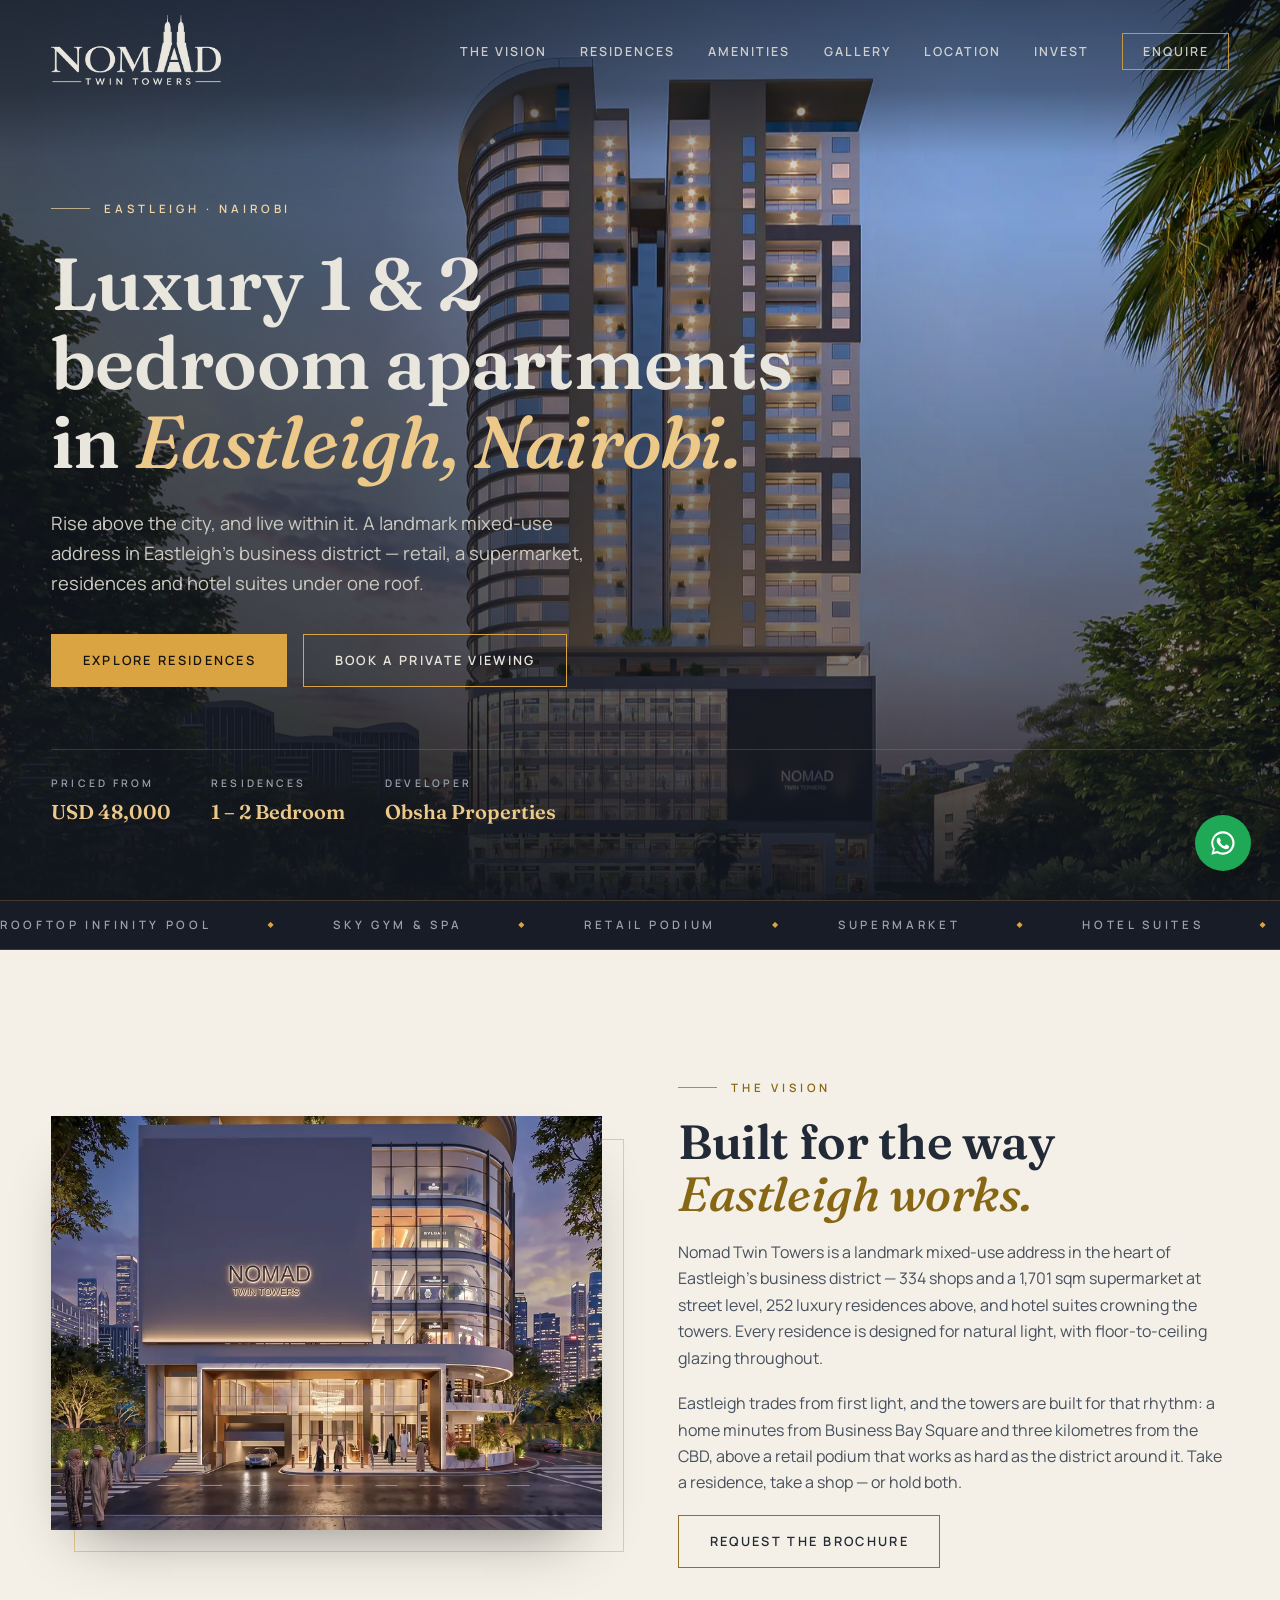
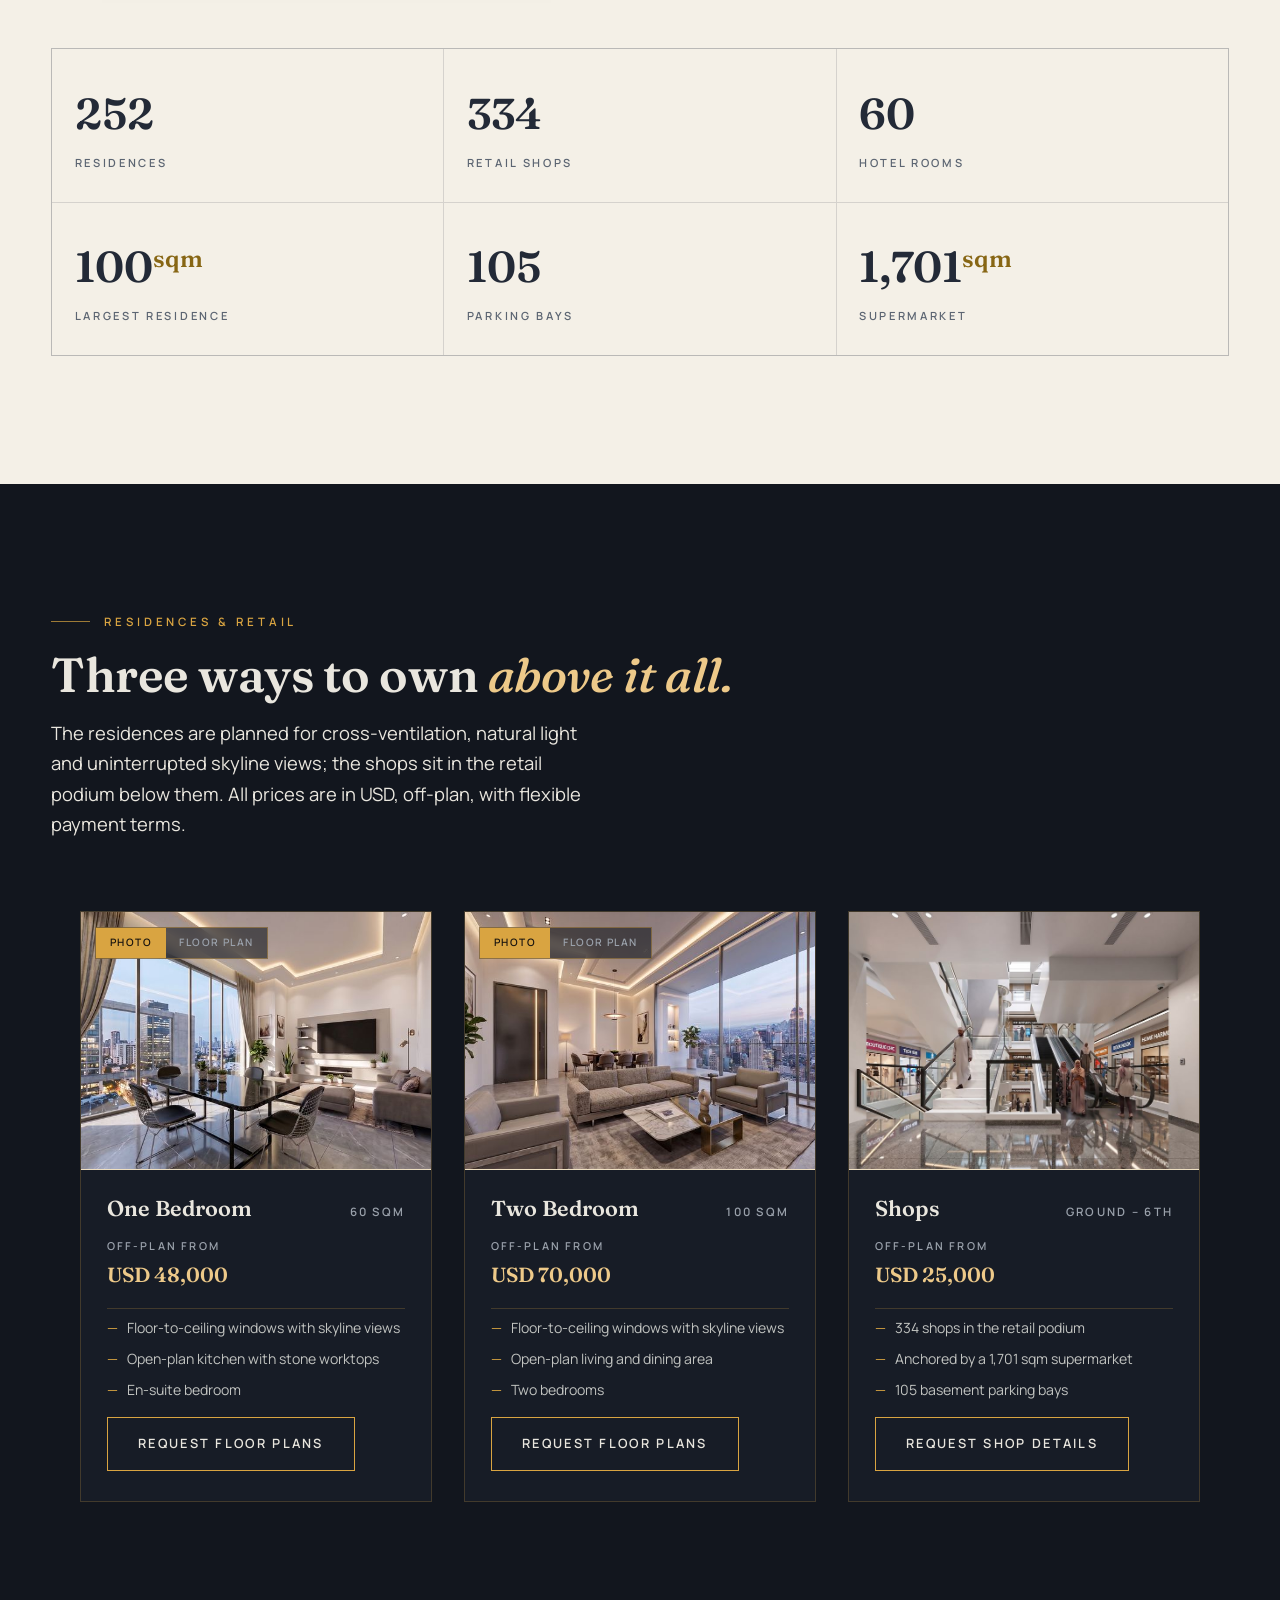
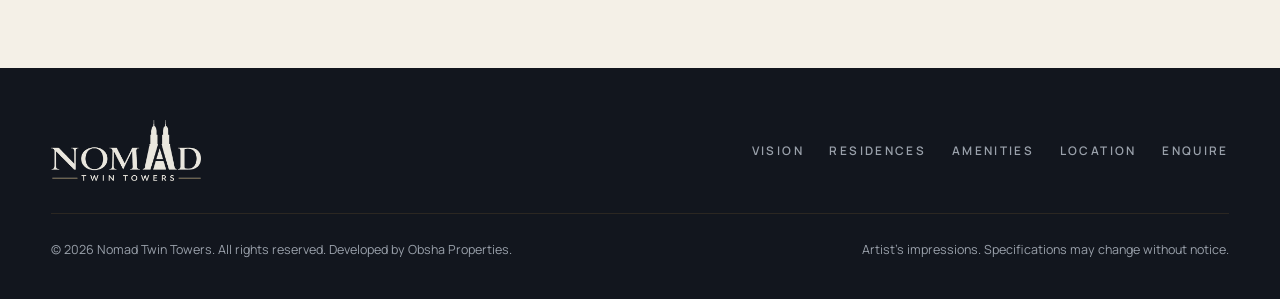
==== docs/index.html @ cf263bc6 "Place the fourth render batch: food court, medical spa, medical centre Client supplied three renders" ====
<!doctype html>
<html lang="en">
<head>
  <meta charset="utf-8">
  <meta name="viewport" content="width=device-width, initial-scale=1">
  <title>Nomad Twin Towers — Luxury Apartments in Eastleigh, Nairobi</title>
  <meta name="description" content="Luxury 1 &amp; 2 bedroom apartments for sale in Eastleigh, Nairobi. A mixed-use address with retail, a supermarket and hotel suites. From USD 48,000.">
  <meta name="theme-color" content="#12161e">
  <!-- Icons must be SQUARE or Google ignores them and shows its default globe in
       search results — the old exports were 16x36 and 32x52, which is exactly why
       that happened. Sizes are multiples of 48px per Google's recommendation, and
       /favicon.ico is the path it falls back to. Rebuilt 2026-08-01 from the twin
       towers device in the client's official lockup, replacing the "NT" monogram
       (which the official logo does not use). Regenerate with logo-assets.mjs. -->
  <link rel="icon" href="favicon.ico" sizes="32x32">
  <link rel="icon" type="image/png" sizes="48x48" href="assets/favicon-48.png">
  <link rel="icon" type="image/png" sizes="96x96" href="assets/favicon-96.png">
  <link rel="icon" type="image/png" sizes="192x192" href="assets/favicon-192.png">
  <link rel="apple-touch-icon" href="assets/apple-touch-icon.png">

  <!-- Domain registered 2026-07-29 at Cloudflare Registrar (expires 2027-07-29, auto-renew on) — see brief.md -->
  <link rel="canonical" href="https://nomadtwintowers.com/">

  <!-- max-image-preview:large lets Google show the render full-width in results,
       which matters a lot for property searches -->
  <meta name="robots" content="index, follow, max-image-preview:large, max-snippet:-1">

  <!-- Open Graph (og:image must stay an absolute URL or WhatsApp/social previews break) -->
  <meta property="og:type" content="website">
  <meta property="og:site_name" content="Nomad Twin Towers">
  <meta property="og:locale" content="en_KE">
  <meta property="og:url" content="https://nomadtwintowers.com/">
  <meta property="og:title" content="Nomad Twin Towers — Eastleigh, Nairobi">
  <meta property="og:description" content="A landmark mixed-use address: boutique retail, a supermarket, luxury 1 &amp; 2 bedroom apartments and hotel suites above the Eastleigh skyline. Apartments from USD 48,000.">
  <meta property="og:image" content="https://nomadtwintowers.com/assets/front-view.jpg">
  <meta property="og:image:width" content="1600">
  <meta property="og:image:height" content="1200">
  <meta property="og:image:alt" content="Nomad Twin Towers rising above the Eastleigh skyline at sunset">

  <!-- Twitter/X card — also improves how the link unfurls in some chat apps -->
  <meta name="twitter:card" content="summary_large_image">
  <meta name="twitter:title" content="Nomad Twin Towers — Eastleigh, Nairobi">
  <meta name="twitter:description" content="Luxury 1 &amp; 2 bedroom apartments for sale in Eastleigh, Nairobi. Retail, supermarket and hotel suites under one address. From USD 48,000.">
  <meta name="twitter:image" content="https://nomadtwintowers.com/assets/front-view.jpg">
  <meta name="twitter:image:alt" content="Nomad Twin Towers rising above the Eastleigh skyline at sunset">

  <!-- Performance: self-hosted fonts, preloaded; single CSS file; deferred JS -->
  <link rel="preload" href="fonts/fraunces-600.woff2" as="font" type="font/woff2" crossorigin>
  <link rel="preload" href="fonts/fraunces-italic-500.woff2" as="font" type="font/woff2" crossorigin>
  <link rel="preload" href="fonts/manrope-var.woff2" as="font" type="font/woff2" crossorigin>
  <link rel="stylesheet" href="css/main.css">
  <script src="js/main.js" defer></script>
  <!-- .reveal starts at opacity 0 and is un-hidden by main.js, so without JS the
       page rendered blank below the header. Everything else here is genuine
       progressive enhancement; this closes the one gap. -->
  <noscript><style>.reveal { opacity: 1; transform: none; }</style></noscript>

  <!-- Structured data for search -->
  <!-- Structured data. Every figure here comes from the client's official price
       list (reference/nomad-twin-towers-price-list-2026-07-27.jpeg) — do not add
       specs that aren't on it. Coordinates are the client's map pin. -->
  <script type="application/ld+json">
  {
    "@context": "https://schema.org",
    "@graph": [
      {
        "@type": "ApartmentComplex",
        "@id": "https://nomadtwintowers.com/#development",
        "name": "Nomad Twin Towers",
        "description": "A mixed-use development in Eastleigh, Nairobi, with retail, luxury 1 and 2 bedroom apartments, and hotel suites.",
        "url": "https://nomadtwintowers.com/",
        "image": "https://nomadtwintowers.com/assets/front-view.jpg",
        "telephone": "+254711111188",
        "email": "sales@nomadtwintowers.com",
        "numberOfAccommodationUnits": {
          "@type": "QuantitativeValue",
          "value": 252
        },
        "address": {
          "@type": "PostalAddress",
          "addressLocality": "Eastleigh, Nairobi",
          "addressRegion": "Nairobi",
          "postalCode": "00610",
          "addressCountry": "KE"
        },
        "geo": {
          "@type": "GeoCoordinates",
          "latitude": -1.280676,
          "longitude": 36.848874
        },
        "amenityFeature": [
          { "@type": "LocationFeatureSpecification", "name": "Rooftop Infinity Pool", "value": true },
          { "@type": "LocationFeatureSpecification", "name": "Sky Gym & Spa", "value": true },
          { "@type": "LocationFeatureSpecification", "name": "Residents' Lounge", "value": true },
          { "@type": "LocationFeatureSpecification", "name": "Sky Restaurant", "value": true },
          { "@type": "LocationFeatureSpecification", "name": "Supermarket", "value": true },
          { "@type": "LocationFeatureSpecification", "name": "Masjid", "value": true },
          { "@type": "LocationFeatureSpecification", "name": "Hagisa Community Hub", "value": true },
          { "@type": "LocationFeatureSpecification", "name": "Food Court", "value": true },
          { "@type": "LocationFeatureSpecification", "name": "Medical Spa", "value": true },
          { "@type": "LocationFeatureSpecification", "name": "Medical Centre", "value": true },
          { "@type": "LocationFeatureSpecification", "name": "Basement Parking", "value": true },
          { "@type": "LocationFeatureSpecification", "name": "24/7 Security", "value": true }
        ],
        "containsPlace": [
          {
            "@type": "Apartment",
            "name": "One Bedroom Apartment",
            "numberOfRooms": 1,
            "numberOfBedrooms": 1,
            "floorSize": { "@type": "QuantitativeValue", "value": 60, "unitCode": "MTK" },
            "offers": {
              "@type": "Offer",
              "price": 48000,
              "priceCurrency": "USD",
              "availability": "https://schema.org/PreOrder",
              "url": "https://nomadtwintowers.com/#residences"
            }
          },
          {
            "@type": "Apartment",
            "name": "Two Bedroom Apartment",
            "numberOfRooms": 2,
            "numberOfBedrooms": 2,
            "floorSize": { "@type": "QuantitativeValue", "value": 100, "unitCode": "MTK" },
            "offers": {
              "@type": "Offer",
              "price": 70000,
              "priceCurrency": "USD",
              "availability": "https://schema.org/PreOrder",
              "url": "https://nomadtwintowers.com/#residences"
            }
          },
          { "@id": "https://nomadtwintowers.com/#retail" }
        ]
      },
      {
        "@type": "ShoppingCenter",
        "@id": "https://nomadtwintowers.com/#retail",
        "name": "Nomad Twin Towers Retail Podium",
        "description": "334 retail units from Ground to 6th floor, anchored by a 1,701 sqm supermarket in Basement 1, with 105 basement parking bays.",
        "url": "https://nomadtwintowers.com/#residences",
        "image": "https://nomadtwintowers.com/assets/retail.jpg",
        "telephone": "+254711111188",
        "email": "sales@nomadtwintowers.com",
        "containedInPlace": { "@id": "https://nomadtwintowers.com/#development" },
        "address": {
          "@type": "PostalAddress",
          "addressLocality": "Eastleigh, Nairobi",
          "addressRegion": "Nairobi",
          "postalCode": "00610",
          "addressCountry": "KE"
        },
        "geo": {
          "@type": "GeoCoordinates",
          "latitude": -1.280676,
          "longitude": 36.848874
        },
        "makesOffer": {
          "@type": "Offer",
          "name": "Retail Unit",
          "price": 25000,
          "priceCurrency": "USD",
          "availability": "https://schema.org/PreOrder",
          "url": "https://nomadtwintowers.com/#residences",
          "seller": { "@id": "https://nomadtwintowers.com/#developer" }
        }
      },
      {
        "@type": "Organization",
        "@id": "https://nomadtwintowers.com/#developer",
        "name": "Obsha Properties",
        "slogan": "Building Value. Creating Futures.",
        "telephone": "+254711111188",
        "email": "sales@nomadtwintowers.com",
        "address": {
          "@type": "PostalAddress",
          "addressLocality": "Nairobi",
          "addressCountry": "KE"
        }
      },
      {
        "@type": "VideoObject",
        "@id": "https://nomadtwintowers.com/#film",
        "name": "Nomad Twin Towers — Development Film",
        "description": "A film tour of Nomad Twin Towers, the mixed-use development in Eastleigh, Nairobi: the retail podium and supermarket, one and two bedroom residences, the masjid, and the rooftop amenity floors.",
        "thumbnailUrl": "https://nomadtwintowers.com/assets/film-poster.jpg",
        "uploadDate": "2026-07-31",
        "duration": "PT2M27S",
        "contentUrl": "https://nomadtwintowers.com/assets/nomad-twin-towers-film.mp4",
        "encodingFormat": "video/mp4",
        "about": { "@id": "https://nomadtwintowers.com/#development" },
        "publisher": { "@id": "https://nomadtwintowers.com/#developer" }
      },
      {
        "@type": "WebSite",
        "@id": "https://nomadtwintowers.com/#website",
        "url": "https://nomadtwintowers.com/",
        "name": "Nomad Twin Towers",
        "inLanguage": "en",
        "publisher": { "@id": "https://nomadtwintowers.com/#developer" }
      }
    ]
  }
  </script>
</head>
<body>

  <a class="skip-link" href="#top">Skip to content</a>

  <header class="site-header">
    <div class="nav-bar">
      <!-- The client's official lockup (2026-08-01), knocked out of its white
           background and recoloured for the dark header by logo-assets.mjs.
           It replaced an "NT" monogram crop plus a typeset NOMAD / TWIN TOWERS,
           which together approximated a logo nobody had sent us yet. The <a>
           carries the accessible name, so the image itself is decorative. -->
      <a class="brand" href="#top" aria-label="Nomad Twin Towers — home">
        <img class="brand-logo" src="assets/logo-lockup-light.png" alt="" width="560" height="231" decoding="async">
      </a>
      <button class="nav-toggle" aria-expanded="false" aria-controls="nav-links" aria-label="Menu"><span></span></button>
      <nav>
        <ul class="nav-links" id="nav-links">
          <li><a href="#about">The Vision</a></li>
          <li><a href="#residences">Residences</a></li>
          <li><a href="#amenities">Amenities</a></li>
          <li><a href="#gallery">Gallery</a></li>
          <li><a href="#location">Location</a></li>
          <li><a href="#invest">Invest</a></li>
          <li><a class="nav-cta" href="#enquire">Enquire</a></li>
        </ul>
      </nav>
    </div>
  </header>

  <main id="top">

    <!-- ============ HERO ============ -->
    <section class="hero">
      <picture>
        <source type="image/webp" srcset="assets/front-view-800.webp 800w, assets/front-view-1200.webp 1200w, assets/front-view.webp 1600w" sizes="100vw">
        <img class="hero-art" src="assets/front-view.jpg" srcset="assets/front-view-800.jpg 800w, assets/front-view-1200.jpg 1200w, assets/front-view.jpg 1600w" sizes="100vw" alt="Nomad Twin Towers rising above the Eastleigh skyline at sunset" width="1600" height="1200" fetchpriority="high">
      </picture>
      <div class="hero-inner">
        <p class="eyebrow reveal">Eastleigh · Nairobi</p>
        <h1 class="reveal" data-delay="1">Luxury 1 &amp; 2 bedroom apartments in <span class="serif-accent">Eastleigh, Nairobi.</span></h1>
        <p class="lede reveal" data-delay="2">Rise above the city, and live within it. A landmark mixed-use address in Eastleigh's business district — retail, a supermarket, residences and hotel suites under one roof.</p>
        <div class="hero-ctas reveal" data-delay="3">
          <a class="btn btn--solid" href="#residences">Explore Residences</a>
          <a class="btn btn--ghost" href="#enquire">Book a Private Viewing</a>
        </div>
        <dl class="hero-meta reveal" data-delay="3">
          <div><dt>Priced From</dt><dd>USD 48,000</dd></div>
          <div><dt>Residences</dt><dd>1 – 2 Bedroom</dd></div>
          <div><dt>Developer</dt><dd>Obsha Properties</dd></div>
        </dl>
      </div>
    </section>

    <!-- ============ MARQUEE ============ -->
    <div class="marquee" aria-hidden="true">
      <div class="marquee-track">
        <span>Rooftop Infinity Pool</span><span>Sky Gym &amp; Spa</span><span>Retail Podium</span><span>Supermarket</span><span>Hotel Suites</span><span>24/7 Security</span>
        <span>Rooftop Infinity Pool</span><span>Sky Gym &amp; Spa</span><span>Retail Podium</span><span>Supermarket</span><span>Hotel Suites</span><span>24/7 Security</span>
      </div>
    </div>

    <!-- ============ ABOUT ============ -->
    <section class="section section--light cv-auto" id="about">
      <div class="wrap">
        <div class="split">
          <figure class="split-media reveal">
            <picture>
              <source type="image/webp" srcset="assets/drop-off-800.webp 800w, assets/drop-off-1200.webp 1200w, assets/drop-off.webp 1600w" sizes="(max-width: 880px) 92vw, 590px">
              <img src="assets/drop-off.jpg" srcset="assets/drop-off-800.jpg 800w, assets/drop-off-1200.jpg 1200w, assets/drop-off.jpg 1600w" sizes="(max-width: 880px) 92vw, 590px" alt="Illuminated arrival lobby and porte-cochère at Nomad Twin Towers by night" width="1600" height="1202" loading="lazy" decoding="async">
            </picture>
          </figure>
          <div class="split-copy">
            <p class="eyebrow reveal">The Vision</p>
            <h2 class="reveal" data-delay="1">Built for the way <span class="serif-accent">Eastleigh works.</span></h2>
            <p class="reveal" data-delay="2">Nomad Twin Towers is a landmark mixed-use address in the heart of Eastleigh's business district — 334 shops and a 1,701 sqm supermarket at street level, 252 luxury residences above, and hotel suites crowning the towers. Every residence is designed for natural light, with floor-to-ceiling glazing throughout.</p>
            <p class="reveal" data-delay="2">Eastleigh trades from first light, and the towers are built for that rhythm: a home minutes from Business Bay Square and three kilometres from the CBD, above a retail podium that works as hard as the district around it. Take a residence, take a shop — or hold both.</p>
            <!-- Dated filename on purpose: /assets/* is cached for a week, so a
                 brochure replaced in place keeps serving the old PDF from edges
                 that already had it. See brief.md 2026-08-01. -->
            <a class="btn btn--ghost reveal" data-delay="3" href="assets/nomad-twin-towers-brochure-2026-08.pdf" download="Nomad-Twin-Towers-Brochure.pdf">Request the Brochure</a>
          </div>
        </div>
        <div class="stats reveal">
          <div><span class="stat-num"><span data-count="252">0</span></span><span class="stat-label">Residences</span></div>
          <div><span class="stat-num"><span data-count="334">0</span></span><span class="stat-label">Retail Shops</span></div>
          <div><span class="stat-num"><span data-count="60">0</span></span><span class="stat-label">Hotel Rooms</span></div>
          <div><span class="stat-num"><span data-count="100">0</span><sup>sqm</sup></span><span class="stat-label">Largest Residence</span></div>
          <div><span class="stat-num"><span data-count="105">0</span></span><span class="stat-label">Parking Bays</span></div>
          <div><span class="stat-num"><span data-count="1701">0</span><sup>sqm</sup></span><span class="stat-label">Supermarket</span></div>
        </div>
      </div>
    </section>

    <!-- ============ RESIDENCES ============ -->
    <section class="section cv-auto" id="residences">
      <div class="wrap">
        <div class="section-head">
          <p class="eyebrow reveal">Residences &amp; Retail</p>
          <h2 class="reveal" data-delay="1">Three ways to own <span class="serif-accent">above it all.</span></h2>
          <p class="lede reveal" data-delay="2">The residences are planned for cross-ventilation, natural light and uninterrupted skyline views; the shops sit in the retail podium below them. All prices are in USD, off-plan, with flexible payment terms.</p>
        </div>
        <div class="res-grid">
          <article class="res-card reveal">
            <figure>
              <div class="res-toggle" role="tablist" aria-label="View as photo or floor plan">
                <button type="button" role="tab" aria-pressed="true" data-view="photo">Photo</button>
                <button type="button" role="tab" aria-pressed="false" data-view="plan">Floor Plan</button>
              </div>
              <img data-view-img="photo" src="assets/1-br-living-room-800.jpg" srcset="assets/1-br-living-room-800.jpg 800w, assets/1-br-living-room-1200.jpg 1200w, assets/1-br-living-room.jpg 1600w" sizes="(max-width: 780px) 92vw, (max-width: 980px) 46vw, 352px" alt="Living room of a one bedroom residence with skyline views" width="600" height="440" loading="lazy" decoding="async">
              <img data-view-img="plan" hidden src="assets/plan-1br.svg" alt="One bedroom floor plan, 60 square metres" width="600" height="440" loading="lazy" decoding="async">
            </figure>
            <div class="res-body">
              <div class="res-title"><h3>One Bedroom</h3><span class="res-size">60 SQM</span></div>
              <p class="res-price"><small>Off-plan from</small>USD 48,000</p>
              <ul class="res-feats">
                <li>Floor-to-ceiling windows with skyline views</li>
                <li>Open-plan kitchen with stone worktops</li>
                <li>En-suite bedroom</li>
              </ul>
              <a class="btn btn--ghost" href="#enquire">Request Floor Plans</a>
            </div>
          </article>
          <article class="res-card reveal" data-delay="1">
            <figure>
              <div class="res-toggle" role="tablist" aria-label="View as photo or floor plan">
                <button type="button" role="tab" aria-pressed="true" data-view="photo">Photo</button>
                <button type="button" role="tab" aria-pressed="false" data-view="plan">Floor Plan</button>
              </div>
              <img data-view-img="photo" src="assets/2-br-living-room-800.jpg" srcset="assets/2-br-living-room-800.jpg 800w, assets/2-br-living-room-1200.jpg 1200w, assets/2-br-living-room.jpg 1600w" sizes="(max-width: 780px) 92vw, (max-width: 980px) 46vw, 352px" alt="Living room of a two bedroom residence with floor-to-ceiling glazing" width="600" height="440" loading="lazy" decoding="async">
              <img data-view-img="plan" hidden src="assets/plan-2br.svg" alt="Two bedroom floor plan, 100 square metres" width="600" height="440" loading="lazy" decoding="async">
            </figure>
            <div class="res-body">
              <div class="res-title"><h3>Two Bedroom</h3><span class="res-size">100 SQM</span></div>
              <p class="res-price"><small>Off-plan from</small>USD 70,000</p>
              <ul class="res-feats">
                <li>Floor-to-ceiling windows with skyline views</li>
                <li>Open-plan living and dining area</li>
                <li>Two bedrooms</li>
              </ul>
              <a class="btn btn--ghost" href="#enquire">Request Floor Plans</a>
            </div>
          </article>
          <!-- Shops card added 2026-07-30 on the client's mark-up. No floor plan
               asset exists for retail, so this card has no photo/plan toggle —
               main.js iterates .res-toggle, so its absence is safe. -->
          <article class="res-card reveal" data-delay="2">
            <figure>
              <img src="assets/retail-800.jpg" srcset="assets/retail-800.jpg 800w, assets/retail-1200.jpg 1200w, assets/retail.jpg 1600w" sizes="(max-width: 780px) 92vw, (max-width: 980px) 46vw, 352px" alt="Shoppers on the retail podium concourse, with shopfronts across two levels" width="600" height="440" loading="lazy" decoding="async">
            </figure>
            <div class="res-body">
              <div class="res-title"><h3>Shops</h3><span class="res-size">GROUND – 6TH</span></div>
              <p class="res-price"><small>Off-plan from</small>USD 25,000</p>
              <ul class="res-feats">
                <li>334 shops in the retail podium</li>
                <li>Anchored by a 1,701 sqm supermarket</li>
                <li>105 basement parking bays</li>
              </ul>
              <a class="btn btn--ghost" href="#enquire">Request Shop Details</a>
            </div>
          </article>
        </div>
      </div>
    </section>

    <!-- ============ AMENITIES ============ -->
    <section class="section section--light cv-auto" id="amenities">
      <div class="wrap">
        <div class="section-head">
          <p class="eyebrow reveal">Amenities</p>
          <h2 class="reveal" data-delay="1">Two floors devoted to <span class="serif-accent">everything but work.</span></h2>
        </div>
        <div class="amen-highlights reveal">
          <figure class="amen-highlight">
            <picture>
              <source type="image/webp" srcset="assets/pool-closeup-800.webp 800w, assets/pool-closeup-1200.webp 1200w, assets/pool-closeup.webp 1600w" sizes="(max-width: 780px) 90vw, (max-width: 980px) 46vw, 22vw">
              <img src="assets/pool-closeup-800.jpg" srcset="assets/pool-closeup-800.jpg 800w, assets/pool-closeup-1200.jpg 1200w, assets/pool-closeup.jpg 1600w" sizes="(max-width: 780px) 90vw, (max-width: 980px) 46vw, 22vw" data-full="assets/pool-closeup.jpg" alt="Resident overlooking the rooftop infinity pool at golden hour" width="1600" height="878" loading="lazy" decoding="async">
            </picture>
            <figcaption>
              <h3>Rooftop Infinity Pool</h3>
            </figcaption>
          </figure>
          <figure class="amen-highlight">
            <picture>
              <source type="image/webp" srcset="assets/gym-and-wellness-800.webp 800w, assets/gym-and-wellness-1200.webp 1200w, assets/gym-and-wellness.webp 1600w" sizes="(max-width: 780px) 90vw, (max-width: 980px) 46vw, 22vw">
              <img src="assets/gym-and-wellness-800.jpg" srcset="assets/gym-and-wellness-800.jpg 800w, assets/gym-and-wellness-1200.jpg 1200w, assets/gym-and-wellness.jpg 1600w" sizes="(max-width: 780px) 90vw, (max-width: 980px) 46vw, 22vw" data-full="assets/gym-and-wellness.jpg" alt="Sky gym and wellness floor with floor-to-ceiling city views" width="1600" height="812" loading="lazy" decoding="async">
            </picture>
            <figcaption>
              <h3>Sky Gym &amp; Spa</h3>
            </figcaption>
          </figure>
          <figure class="amen-highlight">
            <picture>
              <source type="image/webp" srcset="assets/sky-lounge-terrace-800.webp 800w, assets/sky-lounge-terrace-1200.webp 1200w, assets/sky-lounge-terrace.webp 1600w" sizes="(max-width: 780px) 90vw, (max-width: 980px) 46vw, 22vw">
              <img src="assets/sky-lounge-terrace-800.jpg" srcset="assets/sky-lounge-terrace-800.jpg 800w, assets/sky-lounge-terrace-1200.jpg 1200w, assets/sky-lounge-terrace.jpg 1600w" sizes="(max-width: 780px) 90vw, (max-width: 980px) 46vw, 22vw" data-full="assets/sky-lounge-terrace.jpg" alt="Residents' lounge terrace overlooking the city at dusk" width="1600" height="1198" loading="lazy" decoding="async">
            </picture>
            <figcaption>
              <h3>Residents' Lounge</h3>
            </figcaption>
          </figure>
          <figure class="amen-highlight">
            <picture>
              <source type="image/webp" srcset="assets/restaurant-main-800.webp 800w, assets/restaurant-main-1200.webp 1200w, assets/restaurant-main.webp 1600w" sizes="(max-width: 780px) 90vw, (max-width: 980px) 46vw, 22vw">
              <img src="assets/restaurant-main-800.jpg" srcset="assets/restaurant-main-800.jpg 800w, assets/restaurant-main-1200.jpg 1200w, assets/restaurant-main.jpg 1600w" sizes="(max-width: 780px) 90vw, (max-width: 980px) 46vw, 22vw" data-full="assets/restaurant-main.jpg" alt="Sky-level restaurant with skyline views at dusk" width="1600" height="882" loading="lazy" decoding="async">
            </picture>
            <figcaption>
              <h3>Sky Restaurant</h3>
            </figcaption>
          </figure>
          <!-- Added 2026-07-31 from the client's third render batch. The masjid
               is price-list-confirmed (4th floor) and had no presence on the
               page at all until now, despite being central to how this
               development reads in Eastleigh. -->
          <figure class="amen-highlight">
            <picture>
              <source type="image/webp" srcset="assets/masjid-800.webp 800w, assets/masjid-1200.webp 1200w, assets/masjid.webp 1600w" sizes="(max-width: 780px) 90vw, (max-width: 980px) 46vw, 22vw">
              <img src="assets/masjid-800.jpg" srcset="assets/masjid-800.jpg 800w, assets/masjid-1200.jpg 1200w, assets/masjid.jpg 1600w" sizes="(max-width: 780px) 90vw, (max-width: 980px) 46vw, 22vw" data-full="assets/masjid.jpg" alt="Prayer hall of the masjid, with brass lanterns and rows of prayer rugs" width="1600" height="893" loading="lazy" decoding="async">
            </picture>
            <figcaption>
              <h3>Masjid</h3>
            </figcaption>
          </figure>
          <figure class="amen-highlight">
            <picture>
              <source type="image/webp" srcset="assets/community-hall-800.webp 800w, assets/community-hall-1200.webp 1200w, assets/community-hall.webp 1600w" sizes="(max-width: 780px) 90vw, (max-width: 980px) 46vw, 22vw">
              <img src="assets/community-hall-800.jpg" srcset="assets/community-hall-800.jpg 800w, assets/community-hall-1200.jpg 1200w, assets/community-hall.jpg 1600w" sizes="(max-width: 780px) 90vw, (max-width: 980px) 46vw, 22vw" data-full="assets/community-hall.jpg" alt="Residents gathered in conversation across the Hagisa Community Hub" width="1600" height="813" loading="lazy" decoding="async">
            </picture>
            <figcaption>
              <h3>Hagisa Community Hub</h3>
            </figcaption>
          </figure>
          <figure class="amen-highlight">
            <picture>
              <source type="image/webp" srcset="assets/supermarket-800.webp 800w, assets/supermarket-1200.webp 1200w, assets/supermarket.webp 1600w" sizes="(max-width: 780px) 90vw, (max-width: 980px) 46vw, 22vw">
              <img src="assets/supermarket-800.jpg" srcset="assets/supermarket-800.jpg 800w, assets/supermarket-1200.jpg 1200w, assets/supermarket.jpg 1600w" sizes="(max-width: 780px) 90vw, (max-width: 980px) 46vw, 22vw" data-full="assets/supermarket.jpg" alt="Supermarket aisles beneath the retail podium" width="1600" height="883" loading="lazy" decoding="async">
            </picture>
            <figcaption>
              <h3>Supermarket</h3>
            </figcaption>
          </figure>
          <!-- Added 2026-08-02 from the client's fourth render batch. All three
               are named on the official price list with a floor against each —
               food court on 3, medical spa on 4 (the same wellness floor as the
               masjid), healthcare centre on 5 — so the copy below can cite the
               floor rather than hedge. -->
          <figure class="amen-highlight">
            <picture>
              <source type="image/webp" srcset="assets/food-court-800.webp 800w, assets/food-court-1200.webp 1200w, assets/food-court.webp 1600w" sizes="(max-width: 780px) 90vw, (max-width: 980px) 46vw, 22vw">
              <img src="assets/food-court-800.jpg" srcset="assets/food-court-800.jpg 800w, assets/food-court-1200.jpg 1200w, assets/food-court.jpg 1600w" sizes="(max-width: 780px) 90vw, (max-width: 980px) 46vw, 22vw" data-full="assets/food-court.jpg" alt="Diners at open seating in the food court, beneath a lit fretwork ceiling" width="1600" height="884" loading="lazy" decoding="async">
            </picture>
            <figcaption>
              <h3>Food Court</h3>
            </figcaption>
          </figure>
          <figure class="amen-highlight">
            <picture>
              <source type="image/webp" srcset="assets/medical-spa-800.webp 800w, assets/medical-spa-1200.webp 1200w, assets/medical-spa.webp 1600w" sizes="(max-width: 780px) 90vw, (max-width: 980px) 46vw, 22vw">
              <img src="assets/medical-spa-800.jpg" srcset="assets/medical-spa-800.jpg 800w, assets/medical-spa-1200.jpg 1200w, assets/medical-spa.jpg 1600w" sizes="(max-width: 780px) 90vw, (max-width: 980px) 46vw, 22vw" data-full="assets/medical-spa.jpg" alt="Treatment rooms of the medical spa, curtained off behind floor-to-ceiling glazing" width="1600" height="816" loading="lazy" decoding="async">
            </picture>
            <figcaption>
              <h3>Medical Spa</h3>
            </figcaption>
          </figure>
          <figure class="amen-highlight">
            <picture>
              <source type="image/webp" srcset="assets/medical-centre-800.webp 800w, assets/medical-centre-1200.webp 1200w, assets/medical-centre.webp 1600w" sizes="(max-width: 780px) 90vw, (max-width: 980px) 46vw, 22vw">
              <img src="assets/medical-centre-800.jpg" srcset="assets/medical-centre-800.jpg 800w, assets/medical-centre-1200.jpg 1200w, assets/medical-centre.jpg 1600w" sizes="(max-width: 780px) 90vw, (max-width: 980px) 46vw, 22vw" data-full="assets/medical-centre.jpg" alt="Reception desk and patient bays of the medical centre, with city views" width="1600" height="810" loading="lazy" decoding="async">
            </picture>
            <figcaption>
              <h3>Medical Centre</h3>
            </figcaption>
          </figure>
        </div>
        <div class="amen-grid">
          <div class="amen reveal">
            <svg viewBox="0 0 24 24" fill="none" stroke-width="1.5" aria-hidden="true"><path d="M2 15c2 1.2 4 1.2 6 0s4-1.2 6 0 4 1.2 6 0M2 19c2 1.2 4 1.2 6 0s4-1.2 6 0 4 1.2 6 0M7 12V6a3 3 0 0 1 6 0M13 12V8"/></svg>
            <h3>Rooftop Infinity Pool</h3>
            <p>An infinity pool with a glass edge over the Eastleigh skyline.</p>
          </div>
          <div class="amen reveal" data-delay="1">
            <svg viewBox="0 0 24 24" fill="none" stroke-width="1.5" aria-hidden="true"><path d="M4 9v6M20 9v6M7 7v10M17 7v10M7 12h10"/></svg>
            <h3>Sky Gym &amp; Spa</h3>
            <p>A fully equipped gym and wellness area with floor-to-ceiling skyline views.</p>
          </div>
          <div class="amen reveal" data-delay="2">
            <svg viewBox="0 0 24 24" fill="none" stroke-width="1.5" aria-hidden="true"><path d="M12 3l8 4v5c0 5-3.4 8-8 9-4.6-1-8-4-8-9V7z"/></svg>
            <h3>24/7 Security</h3>
            <p>Round-the-clock security and CCTV, with gated basement parking.</p>
          </div>
          <div class="amen reveal">
            <svg viewBox="0 0 24 24" fill="none" stroke-width="1.5" aria-hidden="true"><path d="M5 20V8l7-5 7 5v12M9 20v-6h6v6"/></svg>
            <h3>Residents' Lounge</h3>
            <p>A club-style lounge with skyline views, for residents to relax or entertain.</p>
          </div>
          <div class="amen reveal" data-delay="1">
            <svg viewBox="0 0 24 24" fill="none" stroke-width="1.5" aria-hidden="true"><rect x="3" y="10" width="13" height="7" rx="2"/><path d="M16 13h3l2 2v2h-2M6 17v2M14 17v2M16 8a4 4 0 0 0-8 0"/></svg>
            <h3>Basement Parking</h3>
            <p>Two basement levels with 105 allocated parking bays.</p>
          </div>
          <div class="amen reveal" data-delay="2">
            <svg viewBox="0 0 24 24" fill="none" stroke-width="1.5" aria-hidden="true"><path d="M6 3v7a3 3 0 0 0 6 0V3M9 10v11M17 3c-1.5 1.5-2 3-2 5s1 3 2 3 2-1 2-3-.5-3.5-2-5zM17 11v10"/></svg>
            <h3>Sky Restaurant</h3>
            <p>A restaurant with skyline views, for residents and guests.</p>
          </div>
          <div class="amen reveal">
            <svg viewBox="0 0 24 24" fill="none" stroke-width="1.5" aria-hidden="true"><path d="M3 21h18M6 21V12M18 21V12M12 4.5c-2.4 1.8-3.8 3.6-3.8 5.5 0 .8.2 1.5.6 2h6.4c.4-.5.6-1.2.6-2 0-1.9-1.4-3.7-3.8-5.5zM10 21v-3a2 2 0 0 1 4 0v3"/></svg>
            <h3>Masjid</h3>
            <p>A masjid on the fourth floor, within the building.</p>
          </div>
          <div class="amen reveal" data-delay="1">
            <svg viewBox="0 0 24 24" fill="none" stroke-width="1.5" aria-hidden="true"><path d="M17 20v-2a4 4 0 0 0-4-4H6a4 4 0 0 0-4 4v2M9.5 6a3.5 3.5 0 1 1-7 0 3.5 3.5 0 0 1 7 0M22 20v-2a4 4 0 0 0-3-3.87M16 3.13a4 4 0 0 1 0 7.75"/></svg>
            <h3>Hagisa Community Hub</h3>
            <p>A community hall for residents to gather, meet and hold events.</p>
          </div>
          <div class="amen reveal" data-delay="2">
            <svg viewBox="0 0 24 24" fill="none" stroke-width="1.5" aria-hidden="true"><path d="M3 4h2l2.4 11.2a2 2 0 0 0 2 1.6h7.4a2 2 0 0 0 2-1.55L21 8H6M10 20.5a1 1 0 1 1-2 0 1 1 0 0 1 2 0M19 20.5a1 1 0 1 1-2 0 1 1 0 0 1 2 0"/></svg>
            <h3>Supermarket</h3>
            <p>A 1,701 sqm supermarket anchoring Basement 1.</p>
          </div>
          <div class="amen reveal">
            <svg viewBox="0 0 24 24" fill="none" stroke-width="1.5" aria-hidden="true"><path d="M3 12h18a9 9 0 0 1-18 0zM2 21h20M9 8c0-1.2 1-1.6 1-2.8M13 8c0-1.2 1-1.6 1-2.8"/></svg>
            <h3>Food Court</h3>
            <p>A food court on the third floor, with open seating, a barista café and a kids' play area.</p>
          </div>
          <div class="amen reveal" data-delay="1">
            <svg viewBox="0 0 24 24" fill="none" stroke-width="1.5" aria-hidden="true"><path d="M12 21c0-5 3.2-9 8-10-1 5.2-4.2 8.4-8 10zM12 21c0-5-3.2-9-8-10 1 5.2 4.2 8.4 8 10zM12 21v-6"/></svg>
            <h3>Medical Spa</h3>
            <p>A medical spa on the fourth-floor wellness level, alongside a men's spa.</p>
          </div>
          <div class="amen reveal" data-delay="2">
            <svg viewBox="0 0 24 24" fill="none" stroke-width="1.5" aria-hidden="true"><rect x="3" y="3" width="18" height="18" rx="2"/><path d="M12 8v8M8 12h8"/></svg>
            <h3>Medical Centre</h3>
            <p>A healthcare centre on the fifth floor, with a dialysis unit.</p>
          </div>
        </div>
      </div>
    </section>

    <!-- ============ GALLERY ============ -->
    <section class="section cv-auto" id="gallery">
      <div class="wrap">
        <div class="gallery-head">
          <div class="section-head" style="margin-bottom:0">
            <p class="eyebrow reveal">Gallery</p>
            <h2 class="reveal" data-delay="1">A first look, <span class="serif-accent">up close.</span></h2>
          </div>
          <div class="gal-nav reveal">
            <button class="gal-btn" data-gal-prev aria-label="Previous image"><svg width="18" height="18" viewBox="0 0 24 24" fill="none" stroke="currentColor" stroke-width="2"><path d="M15 6l-6 6 6 6"/></svg></button>
            <button class="gal-btn" data-gal-next aria-label="Next image"><svg width="18" height="18" viewBox="0 0 24 24" fill="none" stroke="currentColor" stroke-width="2"><path d="M9 6l6 6-6 6"/></svg></button>
          </div>
        </div>
        <div class="gallery-track reveal">
          <figure class="gal-item">
            <picture>
              <source type="image/webp" srcset="assets/drama-shot-800.webp 800w, assets/drama-shot-1200.webp 1200w, assets/drama-shot.webp 1600w" sizes="(max-width: 700px) 82vw, 560px">
              <img src="assets/drama-shot.jpg" srcset="assets/drama-shot-800.jpg 800w, assets/drama-shot-1200.jpg 1200w, assets/drama-shot.jpg 1600w" sizes="(max-width: 700px) 82vw, 560px" data-full="assets/drama-shot.jpg" alt="Nomad Twin Towers rising above the retail podium at dusk" width="1600" height="2000" loading="lazy" decoding="async">
            </picture>
            <figcaption>Nomad Twin Towers · After Dark</figcaption>
          </figure>
          <figure class="gal-item">
            <picture>
              <source type="image/webp" srcset="assets/gym-and-wellness-800.webp 800w, assets/gym-and-wellness-1200.webp 1200w, assets/gym-and-wellness.webp 1600w" sizes="(max-width: 700px) 82vw, 560px">
              <img src="assets/gym-and-wellness.jpg" srcset="assets/gym-and-wellness-800.jpg 800w, assets/gym-and-wellness-1200.jpg 1200w, assets/gym-and-wellness.jpg 1600w" sizes="(max-width: 700px) 82vw, 560px" data-full="assets/gym-and-wellness.jpg" alt="Sky gym and wellness floor with floor-to-ceiling city views" width="1600" height="812" loading="lazy" decoding="async">
            </picture>
            <figcaption>Sky Gym &amp; Wellness</figcaption>
          </figure>
          <figure class="gal-item">
            <picture>
              <source type="image/webp" srcset="assets/sky-lounge-terrace-800.webp 800w, assets/sky-lounge-terrace-1200.webp 1200w, assets/sky-lounge-terrace.webp 1600w" sizes="(max-width: 700px) 82vw, 560px">
              <img src="assets/sky-lounge-terrace.jpg" srcset="assets/sky-lounge-terrace-800.jpg 800w, assets/sky-lounge-terrace-1200.jpg 1200w, assets/sky-lounge-terrace.jpg 1600w" sizes="(max-width: 700px) 82vw, 560px" data-full="assets/sky-lounge-terrace.jpg" alt="Residents' lounge terrace overlooking the city at dusk" width="1600" height="1198" loading="lazy" decoding="async">
            </picture>
            <figcaption>Residents' Lounge Terrace</figcaption>
          </figure>
          <figure class="gal-item">
            <picture>
              <source type="image/webp" srcset="assets/pool-closeup-800.webp 800w, assets/pool-closeup-1200.webp 1200w, assets/pool-closeup.webp 1600w" sizes="(max-width: 700px) 82vw, 560px">
              <img src="assets/pool-closeup.jpg" srcset="assets/pool-closeup-800.jpg 800w, assets/pool-closeup-1200.jpg 1200w, assets/pool-closeup.jpg 1600w" sizes="(max-width: 700px) 82vw, 560px" data-full="assets/pool-closeup.jpg" alt="Resident overlooking the rooftop infinity pool at golden hour" width="1600" height="878" loading="lazy" decoding="async">
            </picture>
            <figcaption>Rooftop Pool · Golden Hour</figcaption>
          </figure>
          <figure class="gal-item">
            <picture>
              <source type="image/webp" srcset="assets/restaurant-main-800.webp 800w, assets/restaurant-main-1200.webp 1200w, assets/restaurant-main.webp 1600w" sizes="(max-width: 700px) 82vw, 560px">
              <img src="assets/restaurant-main.jpg" srcset="assets/restaurant-main-800.jpg 800w, assets/restaurant-main-1200.jpg 1200w, assets/restaurant-main.jpg 1600w" sizes="(max-width: 700px) 82vw, 560px" data-full="assets/restaurant-main.jpg" alt="Sky-level restaurant with skyline views at dusk" width="1600" height="882" loading="lazy" decoding="async">
            </picture>
            <figcaption>Sky Restaurant</figcaption>
          </figure>
          <figure class="gal-item">
            <picture>
              <source type="image/webp" srcset="assets/retail-02-800.webp 800w, assets/retail-02-1200.webp 1200w, assets/retail-02.webp 1600w" sizes="(max-width: 700px) 82vw, 560px">
              <img src="assets/retail-02.jpg" srcset="assets/retail-02-800.jpg 800w, assets/retail-02-1200.jpg 1200w, assets/retail-02.jpg 1600w" sizes="(max-width: 700px) 82vw, 560px" data-full="assets/retail-02.jpg" alt="Boutique storefronts along the retail podium corridor" width="1600" height="1198" loading="lazy" decoding="async">
            </picture>
            <figcaption>The Retail Podium</figcaption>
          </figure>
          <figure class="gal-item">
            <picture>
              <source type="image/webp" srcset="assets/1-br-living-room-800.webp 800w, assets/1-br-living-room-1200.webp 1200w, assets/1-br-living-room.webp 1600w" sizes="(max-width: 700px) 82vw, 560px">
              <img src="assets/1-br-living-room.jpg" srcset="assets/1-br-living-room-800.jpg 800w, assets/1-br-living-room-1200.jpg 1200w, assets/1-br-living-room.jpg 1600w" sizes="(max-width: 700px) 82vw, 560px" data-full="assets/1-br-living-room.jpg" alt="Living and dining area of a one bedroom residence with skyline views" width="1600" height="847" loading="lazy" decoding="async">
            </picture>
            <figcaption>One Bedroom Residence · Living Room</figcaption>
          </figure>
          <figure class="gal-item">
            <picture>
              <source type="image/webp" srcset="assets/2-br-living-room-800.webp 800w, assets/2-br-living-room-1200.webp 1200w, assets/2-br-living-room.webp 1600w" sizes="(max-width: 700px) 82vw, 560px">
              <img src="assets/2-br-living-room.jpg" srcset="assets/2-br-living-room-800.jpg 800w, assets/2-br-living-room-1200.jpg 1200w, assets/2-br-living-room.jpg 1600w" sizes="(max-width: 700px) 82vw, 560px" data-full="assets/2-br-living-room.jpg" alt="Living room of a two bedroom residence with floor-to-ceiling glazing" width="1600" height="812" loading="lazy" decoding="async">
            </picture>
            <figcaption>Two Bedroom Residence · Living Room</figcaption>
          </figure>
          <figure class="gal-item">
            <picture>
              <source type="image/webp" srcset="assets/bedroom-800.webp 800w, assets/bedroom-1200.webp 1200w, assets/bedroom.webp 1600w" sizes="(max-width: 700px) 82vw, 560px">
              <img src="assets/bedroom.jpg" srcset="assets/bedroom-800.jpg 800w, assets/bedroom-1200.jpg 1200w, assets/bedroom.jpg 1600w" sizes="(max-width: 700px) 82vw, 560px" data-full="assets/bedroom.jpg" alt="Master bedroom with floor-to-ceiling city views" width="1600" height="1170" loading="lazy" decoding="async">
            </picture>
            <figcaption>Master Bedroom</figcaption>
          </figure>
          <figure class="gal-item">
            <picture>
              <source type="image/webp" srcset="assets/kitchen-800.webp 800w, assets/kitchen-1200.webp 1200w, assets/kitchen.webp 1600w" sizes="(max-width: 700px) 82vw, 560px">
              <img src="assets/kitchen.jpg" srcset="assets/kitchen-800.jpg 800w, assets/kitchen-1200.jpg 1200w, assets/kitchen.jpg 1600w" sizes="(max-width: 700px) 82vw, 560px" data-full="assets/kitchen.jpg" alt="Open kitchen with stone worktops and integrated cabinetry" width="1600" height="1030" loading="lazy" decoding="async">
            </picture>
            <figcaption>The Kitchen</figcaption>
          </figure>
          <figure class="gal-item">
            <picture>
              <source type="image/webp" srcset="assets/master-bathroom-800.webp 800w, assets/master-bathroom-1200.webp 1200w, assets/master-bathroom.webp 1600w" sizes="(max-width: 700px) 82vw, 560px">
              <img src="assets/master-bathroom.jpg" srcset="assets/master-bathroom-800.jpg 800w, assets/master-bathroom-1200.jpg 1200w, assets/master-bathroom.jpg 1600w" sizes="(max-width: 700px) 82vw, 560px" data-full="assets/master-bathroom.jpg" alt="Master ensuite with walk-in rain shower and floating vanity" width="1600" height="2000" loading="lazy" decoding="async">
            </picture>
            <figcaption>Master Ensuite</figcaption>
          </figure>
          <figure class="gal-item">
            <picture>
              <source type="image/webp" srcset="assets/gym-upclose-800.webp 800w, assets/gym-upclose-1200.webp 1200w, assets/gym-upclose.webp 1600w" sizes="(max-width: 700px) 82vw, 560px">
              <img src="assets/gym-upclose.jpg" srcset="assets/gym-upclose-800.jpg 800w, assets/gym-upclose-1200.jpg 1200w, assets/gym-upclose.jpg 1600w" sizes="(max-width: 700px) 82vw, 560px" data-full="assets/gym-upclose.jpg" alt="Close view of gym equipment with city views at dusk" width="1600" height="812" loading="lazy" decoding="async">
            </picture>
            <figcaption>Sky Gym · Detail</figcaption>
          </figure>
          <figure class="gal-item">
            <picture>
              <source type="image/webp" srcset="assets/gym-and-wellness-upclose-800.webp 800w, assets/gym-and-wellness-upclose-1200.webp 1200w, assets/gym-and-wellness-upclose.webp 1600w" sizes="(max-width: 700px) 82vw, 560px">
              <img src="assets/gym-and-wellness-upclose.jpg" srcset="assets/gym-and-wellness-upclose-800.jpg 800w, assets/gym-and-wellness-upclose-1200.jpg 1200w, assets/gym-and-wellness-upclose.jpg 1600w" sizes="(max-width: 700px) 82vw, 560px" data-full="assets/gym-and-wellness-upclose.jpg" alt="Residents relaxing in the wellness lounge area near the sky gym" width="1600" height="812" loading="lazy" decoding="async">
            </picture>
            <figcaption>Wellness Lounge</figcaption>
          </figure>
          <figure class="gal-item">
            <picture>
              <source type="image/webp" srcset="assets/sky-lounge-800.webp 800w, assets/sky-lounge-1200.webp 1200w, assets/sky-lounge.webp 1600w" sizes="(max-width: 700px) 82vw, 560px">
              <img src="assets/sky-lounge.jpg" srcset="assets/sky-lounge-800.jpg 800w, assets/sky-lounge-1200.jpg 1200w, assets/sky-lounge.jpg 1600w" sizes="(max-width: 700px) 82vw, 560px" data-full="assets/sky-lounge.jpg" alt="Residents' lounge interior with panoramic city views at dusk" width="1600" height="1200" loading="lazy" decoding="async">
            </picture>
            <figcaption>Residents' Lounge</figcaption>
          </figure>
          <figure class="gal-item">
            <picture>
              <source type="image/webp" srcset="assets/masjid-800.webp 800w, assets/masjid-1200.webp 1200w, assets/masjid.webp 1600w" sizes="(max-width: 700px) 82vw, 560px">
              <img src="assets/masjid.jpg" srcset="assets/masjid-800.jpg 800w, assets/masjid-1200.jpg 1200w, assets/masjid.jpg 1600w" sizes="(max-width: 700px) 82vw, 560px" data-full="assets/masjid.jpg" alt="Prayer hall of the masjid, with brass lanterns and rows of prayer rugs" width="1600" height="893" loading="lazy" decoding="async">
            </picture>
            <figcaption>The Masjid</figcaption>
          </figure>
          <figure class="gal-item">
            <picture>
              <source type="image/webp" srcset="assets/community-hall-800.webp 800w, assets/community-hall-1200.webp 1200w, assets/community-hall.webp 1600w" sizes="(max-width: 700px) 82vw, 560px">
              <img src="assets/community-hall.jpg" srcset="assets/community-hall-800.jpg 800w, assets/community-hall-1200.jpg 1200w, assets/community-hall.jpg 1600w" sizes="(max-width: 700px) 82vw, 560px" data-full="assets/community-hall.jpg" alt="Residents gathered in conversation across the Hagisa Community Hub" width="1600" height="813" loading="lazy" decoding="async">
            </picture>
            <figcaption>Hagisa Community Hub</figcaption>
          </figure>
          <figure class="gal-item">
            <picture>
              <source type="image/webp" srcset="assets/supermarket-800.webp 800w, assets/supermarket-1200.webp 1200w, assets/supermarket.webp 1600w" sizes="(max-width: 700px) 82vw, 560px">
              <img src="assets/supermarket.jpg" srcset="assets/supermarket-800.jpg 800w, assets/supermarket-1200.jpg 1200w, assets/supermarket.jpg 1600w" sizes="(max-width: 700px) 82vw, 560px" data-full="assets/supermarket.jpg" alt="Supermarket aisles beneath the retail podium" width="1600" height="883" loading="lazy" decoding="async">
            </picture>
            <figcaption>The Supermarket</figcaption>
          </figure>
          <figure class="gal-item">
            <picture>
              <source type="image/webp" srcset="assets/food-court-800.webp 800w, assets/food-court-1200.webp 1200w, assets/food-court.webp 1600w" sizes="(max-width: 700px) 82vw, 560px">
              <img src="assets/food-court.jpg" srcset="assets/food-court-800.jpg 800w, assets/food-court-1200.jpg 1200w, assets/food-court.jpg 1600w" sizes="(max-width: 700px) 82vw, 560px" data-full="assets/food-court.jpg" alt="Diners at open seating in the food court, beneath a lit fretwork ceiling" width="1600" height="884" loading="lazy" decoding="async">
            </picture>
            <figcaption>The Food Court</figcaption>
          </figure>
          <figure class="gal-item">
            <picture>
              <source type="image/webp" srcset="assets/medical-spa-800.webp 800w, assets/medical-spa-1200.webp 1200w, assets/medical-spa.webp 1600w" sizes="(max-width: 700px) 82vw, 560px">
              <img src="assets/medical-spa.jpg" srcset="assets/medical-spa-800.jpg 800w, assets/medical-spa-1200.jpg 1200w, assets/medical-spa.jpg 1600w" sizes="(max-width: 700px) 82vw, 560px" data-full="assets/medical-spa.jpg" alt="Treatment rooms of the medical spa, curtained off behind floor-to-ceiling glazing" width="1600" height="816" loading="lazy" decoding="async">
            </picture>
            <figcaption>The Medical Spa</figcaption>
          </figure>
          <figure class="gal-item">
            <picture>
              <source type="image/webp" srcset="assets/medical-centre-800.webp 800w, assets/medical-centre-1200.webp 1200w, assets/medical-centre.webp 1600w" sizes="(max-width: 700px) 82vw, 560px">
              <img src="assets/medical-centre.jpg" srcset="assets/medical-centre-800.jpg 800w, assets/medical-centre-1200.jpg 1200w, assets/medical-centre.jpg 1600w" sizes="(max-width: 700px) 82vw, 560px" data-full="assets/medical-centre.jpg" alt="Reception desk and patient bays of the medical centre, with city views" width="1600" height="810" loading="lazy" decoding="async">
            </picture>
            <figcaption>The Medical Centre</figcaption>
          </figure>
        </div>
      </div>
      <dialog class="lightbox" id="lightbox">
        <button class="lightbox-close" aria-label="Close">×</button>
        <img alt="" width="800" height="600">
      </dialog>
    </section>

    <!-- ============ FILM ============ -->
    <!-- Client film, received 2026-07-31. preload="none" matters: the file is
         21.6 MB, against 331 KB for the whole rest of the page, so it must only
         be fetched when someone actually presses play. The poster carries the
         block until then. Same reasoning as the click-to-load map facade. -->
    <section class="section section--light cv-auto" id="film">
      <div class="wrap">
        <div class="section-head">
          <p class="eyebrow reveal">The Film</p>
          <h2 class="reveal" data-delay="1">See it <span class="serif-accent">in motion.</span></h2>
        </div>
        <video class="film reveal" data-delay="1" controls playsinline preload="none"
               poster="assets/film-poster.jpg" width="1600" height="900">
          <source src="assets/nomad-twin-towers-film.mp4" type="video/mp4">
          <p>Your browser cannot play this video.
            <a href="assets/nomad-twin-towers-film.mp4" download>Download the film</a> instead.</p>
        </video>
        <p class="film-note reveal" data-delay="2">2 min 27 s · <a href="assets/nomad-twin-towers-film.mp4" download>Download</a></p>
      </div>
    </section>

    <!-- ============ LOCATION ============ -->
    <section class="section section--light cv-auto" id="location">
      <div class="wrap split">
        <div class="split-copy">
          <p class="eyebrow reveal">Location</p>
          <h2 class="reveal" data-delay="1">The centre of <span class="serif-accent">everything.</span></h2>
          <p class="reveal" data-delay="2">Set in the heart of Eastleigh, minutes from Business Bay Square and a short drive from the Nairobi CBD — Nomad Twin Towers places the city's most enterprising commercial district at your door.</p>
          <ul class="loc-list reveal" data-delay="2">
            <li><strong>Business Bay Square (BBS Mall)</strong><span>100 m</span></li>
            <li><strong>Eastleigh Business District</strong><span>700 m</span></li>
            <li><strong>Parklands</strong><span>2 km</span></li>
            <li><strong>Westlands</strong><span>2 km</span></li>
            <li><strong>Nairobi CBD</strong><span>3 km</span></li>
            <li><strong>JKIA</strong><span>10 km</span></li>
          </ul>
        </div>
        <div class="map-facade reveal" data-delay="1">
          <div class="map-grid" aria-hidden="true"></div>
          <div class="map-pin">
            <svg viewBox="0 0 24 24" fill="none" stroke="#8f7226" stroke-width="1.5" aria-hidden="true"><path d="M12 21s-7-5.5-7-11a7 7 0 0 1 14 0c0 5.5-7 11-7 11z"/><circle cx="12" cy="10" r="2.6" fill="#8f7226"/></svg>
            <p>Eastleigh, Nairobi — interactive map loads on request to keep the page fast.</p>
            <button class="btn btn--ghost" data-load-map>Load Interactive Map</button>
          </div>
        </div>
      </div>
    </section>

    <!-- ============ INVEST ============ -->
    <section class="section cv-auto" id="invest">
      <div class="wrap">
        <div class="section-head">
          <p class="eyebrow reveal">Ownership</p>
          <h2 class="reveal" data-delay="1">A simple path <span class="serif-accent">to the keys.</span></h2>
          <p class="lede reveal" data-delay="2">Off-plan buyers benefit from launch pricing and a staged payment plan through construction — enquire for full terms.</p>
        </div>
        <div class="invest-steps">
          <div class="reveal"><span class="step-no">01</span><h3>Reserve</h3><p>Choose your residence and secure it with a refundable reservation fee.</p></div>
          <div class="reveal" data-delay="1"><span class="step-no">02</span><h3>Sign &amp; Deposit</h3><p>Sign the sale agreement and pay your deposit.</p></div>
          <div class="reveal" data-delay="2"><span class="step-no">03</span><h3>Staged Payments</h3><p>The balance is spread in instalments across the construction period.</p></div>
          <div class="reveal" data-delay="3"><span class="step-no">04</span><h3>Handover</h3><p>Move in on completion.</p></div>
        </div>
      </div>
    </section>

    <!-- ============ ENQUIRE ============ -->
    <section class="section section--light cv-auto" id="enquire">
      <div class="wrap enquiry-grid">
        <div>
          <p class="eyebrow reveal">Enquire</p>
          <h2 class="reveal" data-delay="1">Book a private <span class="serif-accent">viewing.</span></h2>
          <p class="reveal" data-delay="2" style="margin-top:1rem">Visit the show apartment and sales gallery, or speak with our team about availability, floor plans and payment terms.</p>
          <div class="contact-rows reveal" data-delay="2">
            <a href="tel:+254711111188"><span class="lbl">Call / WhatsApp</span><span class="val">+254 711 111 188</span></a>
            <a href="mailto:sales@nomadtwintowers.com"><span class="lbl">Email</span><span class="val">sales@nomadtwintowers.com</span></a>
            <a href="#location"><span class="lbl">Sales Gallery</span><span class="val">Eastleigh, Nairobi</span></a>
          </div>
        </div>
        <form class="form reveal" data-delay="1" id="enquiry-form" novalidate>
          <div class="form-row">
            <div class="field">
              <label for="f-name">Full Name</label>
              <input id="f-name" name="name" type="text" autocomplete="name" required>
            </div>
            <div class="field">
              <label for="f-phone">Phone</label>
              <input id="f-phone" name="phone" type="tel" autocomplete="tel" required>
            </div>
          </div>
          <div class="form-row">
            <div class="field">
              <label for="f-email">Email</label>
              <input id="f-email" name="email" type="email" autocomplete="email" required>
            </div>
            <div class="field">
              <label for="f-unit">Interested In</label>
              <select id="f-unit" name="unit">
                <option>One Bedroom Residence</option>
                <option>Two Bedroom Residence</option>
                <option>Investment Portfolio</option>
              </select>
            </div>
          </div>
          <div class="field">
            <label for="f-msg">Message <span style="text-transform:none;letter-spacing:0">(optional)</span></label>
            <textarea id="f-msg" name="message"></textarea>
          </div>
          <p class="form-status" role="status" aria-live="polite"></p>
          <div class="form-actions">
            <button class="btn btn--solid" type="button" data-send-wa>Enquire on WhatsApp</button>
            <button class="btn btn--ghost" type="submit">Send by Email</button>
          </div>
          <p class="form-note">Your enquiry opens in WhatsApp or your email app — nothing is stored on this site.</p>
        </form>
      </div>
    </section>
  </main>

  <footer class="site-footer">
    <div class="wrap">
      <div class="footer-grid">
        <a class="brand" href="#top" aria-label="Nomad Twin Towers — back to top">
          <img class="brand-logo" src="assets/logo-lockup-light.png" alt="" width="560" height="231" decoding="async">
        </a>
        <nav class="footer-nav" aria-label="Footer">
          <a href="#about">Vision</a>
          <a href="#residences">Residences</a>
          <a href="#amenities">Amenities</a>
          <a href="#location">Location</a>
          <a href="#enquire">Enquire</a>
        </nav>
      </div>
      <div class="footer-fine">
        <p>© <span id="year">2026</span> Nomad Twin Towers. All rights reserved. Developed by Obsha Properties.</p>
        <p>Artist's impressions. Specifications may change without notice.</p>
      </div>
    </div>
  </footer>

  <a class="wa-float" href="https://wa.me/254711111188?text=Hello%20Nomad%20Twin%20Towers%2C%20I%27d%20like%20to%20enquire." target="_blank" rel="noopener" aria-label="Chat on WhatsApp">
    <svg viewBox="0 0 24 24" aria-hidden="true"><path d="M12 2a10 10 0 0 0-8.6 15.1L2 22l5-1.3A10 10 0 1 0 12 2zm0 18.2c-1.6 0-3.1-.4-4.4-1.2l-.3-.2-3 .8.8-2.9-.2-.3A8.2 8.2 0 1 1 12 20.2zm4.6-6.1c-.3-.1-1.5-.7-1.7-.8-.2-.1-.4-.1-.6.1-.2.3-.6.8-.8 1-.1.2-.3.2-.5.1a6.7 6.7 0 0 1-3.4-3c-.3-.4 0-.5.1-.7l.4-.5c.1-.2.1-.3 0-.5l-.8-1.9c-.2-.5-.4-.4-.6-.4h-.5c-.2 0-.5.1-.7.3-.2.3-.9.9-.9 2.2s.9 2.5 1.1 2.7c.1.2 1.8 2.8 4.5 3.9.6.3 1.1.4 1.5.5.6.2 1.2.2 1.6.1.5-.1 1.5-.6 1.7-1.2.2-.6.2-1.1.2-1.2-.1-.1-.2-.2-.4-.3z"/></svg>
  </a>

  <!-- Cloudflare Web Analytics -->
  <script type='module' src='https://static.cloudflareinsights.com/beacon.min.js' data-cf-beacon='{"token": "04edb6ea184d425eac550c4c80d3e80f"}'></script>
  <!-- End Cloudflare Web Analytics -->

</body>
</html>
---- docs/css/main.css ----
/* ============================================================
   NOMAD TWIN TOWERS — main stylesheet
   Zero-framework. One file, one request, heavily cacheable.
   ============================================================ */

/* ---------- Fonts (self-hosted, latin subset) ---------- */
@font-face {
  font-family: "Fraunces";
  font-style: normal;
  font-weight: 600;
  font-display: swap;
  src: url("../fonts/fraunces-600.woff2") format("woff2");
}
@font-face {
  font-family: "Fraunces";
  font-style: italic;
  font-weight: 500;
  font-display: swap;
  src: url("../fonts/fraunces-italic-500.woff2") format("woff2");
}
@font-face {
  font-family: "Manrope";
  font-style: normal;
  font-weight: 400 700;
  font-display: swap;
  src: url("../fonts/manrope-var.woff2") format("woff2");
}

/* ---------- Design tokens ---------- */
:root {
  --ink: #12161e;
  --ink-2: #171c26;
  --ink-3: #202634;
  --cream: #f4f0e7;
  --cream-2: #eae4d6;
  /* Gold enriched 2026-08-01 on client feedback that the old champagne read as
     muted. Saturation is up across the ramp (--gold 52% → 67%) at the same
     lightness band, so every contrast figure below held or improved — nothing
     from the 2026-07-31 audit regressed. Old values: #cda060 / #e2bf8b /
     #92763c / #84682e. */
  --gold: #d9a441;        /* 8.05:1 on --ink (was 7.59:1) */
  --gold-soft: #edc989;   /* 11.49:1 on --ink (was 10.40:1) */
  /* Decorative gold on the cream sections — strokes, borders, focus rings, the
     amenity icons. Non-text, so exempt from 4.5:1; it clears the 3:1 non-text
     minimum at 4.01:1 (was 3.78:1). */
  --gold-deep: #8f7226;
  /* Gold for TEXT on the cream sections. --gold-deep as text measures 4.01:1,
     under the 4.5:1 WCAG AA minimum for body-size type (audited 2026-07-31).
     This is 4.69:1. */
  --gold-text-on-light: #876614;
  --text-on-dark: #e9e6de;
  --muted-on-dark: #9aa1ab;
  --muted-on-light: #5c6572;
  --line-on-dark: rgba(217, 164, 65, 0.22);
  --line-on-light: rgba(35, 42, 55, 0.15);
  /* Hero scrim, wide screens. Three layers, each with one job:
       1. top    — the pre-scroll transparent header's wordmark.
       2. side   — the copy is left-aligned inside a 1180px wrap, so a
                   left-to-right ramp buys its contrast where the text actually
                   is and leaves the tower, which sits centre-right, untouched.
                   This is what lets the render stay bright: a vertical wash
                   heavy enough for the headline would have dimmed the building
                   across its full width.
       3. bottom — the meta row and CTAs.
     None of the stops are percentages of the viewport, because none of what
     they protect scales with it. The copy block is a fixed height for a given
     type scale, so it sits the same distance off the bottom of a 900px viewport
     and a 1200px one; the header is a fixed 84px; and the wrap the side ramp
     covers stops growing at 1180px, so it drifts towards the middle of the
     frame as the screen widens. Every version of this tuned in percentages
     passed at the width it was tuned at and failed at the next one — the
     eyebrow measured 4.68 at 1440 and 4.34 at 1920 off identical CSS. Anchoring
     the side ramp to the wrap's own edges (50% ± px) holds it steady.
     Alphas come from sampling the composited pixels behind each line of text —
     the method, and the script that does it, are in the repo root's
     hero-scrim.md (internal, not served). Re-measure with it if the hero copy,
     its type scale or the render changes. */
  --hero-scrim:
    linear-gradient(180deg, rgba(18, 22, 30, 0.62) 0, rgba(18, 22, 30, 0.48) 90px,
                            rgba(18, 22, 30, 0.1) 155px, rgba(18, 22, 30, 0) 215px),
    linear-gradient(90deg, rgba(18, 22, 30, 0.72) calc(50% - 620px),
                           rgba(18, 22, 30, 0.58) calc(50% - 260px),
                           rgba(18, 22, 30, 0.18) calc(50% + 80px),
                           rgba(18, 22, 30, 0) calc(50% + 320px)),
    linear-gradient(0deg, rgba(18, 22, 30, 0.93) 0, rgba(18, 22, 30, 0.55) 225px,
                          rgba(18, 22, 30, 0.35) 450px, rgba(18, 22, 30, 0.12) 630px,
                          rgba(18, 22, 30, 0) 740px);
  --font-display: "Fraunces", Georgia, serif;
  --font-body: "Manrope", system-ui, -apple-system, "Segoe UI", sans-serif;
  --w: min(1180px, 92vw);
  --pad-y: clamp(4.5rem, 10vw, 8rem);
  --ease: cubic-bezier(0.22, 1, 0.36, 1);
}

/* ---------- Reset ---------- */
*, *::before, *::after { box-sizing: border-box; margin: 0; padding: 0; }
html { scroll-behavior: smooth; }
body {
  font-family: var(--font-body);
  font-size: 1rem;
  line-height: 1.65;
  color: var(--text-on-dark);
  background: var(--ink);
  -webkit-font-smoothing: antialiased;
  text-rendering: optimizeLegibility;
}
img, svg { display: block; max-width: 100%; height: auto; }
a { color: inherit; text-decoration: none; }
button { font: inherit; color: inherit; background: none; border: 0; cursor: pointer; }
ul { list-style: none; }
:focus-visible { outline: 2px solid var(--gold); outline-offset: 3px; }

/* ---------- Skip link (keyboard users) ---------- */
.skip-link {
  position: fixed;
  top: 0.6rem;
  left: 0.6rem;
  z-index: 100;
  padding: 0.7rem 1.2rem;
  background: var(--gold);
  color: #17130f;
  font-size: 0.8rem;
  font-weight: 600;
  letter-spacing: 0.14em;
  text-transform: uppercase;
  transform: translateY(-200%);
}
.skip-link:focus { transform: none; }

/* ---------- Typography helpers ---------- */
.eyebrow {
  display: inline-flex;
  align-items: center;
  gap: 0.9rem;
  font-size: 0.72rem;
  font-weight: 600;
  letter-spacing: 0.34em;
  text-transform: uppercase;
  color: var(--gold);
}
.eyebrow::before {
  content: "";
  width: 2.4rem;
  height: 1px;
  background: var(--gold);
  opacity: 0.7;
}
h1, h2, h3 { font-family: var(--font-display); font-weight: 600; line-height: 1.08; }
h1 { font-size: clamp(2.6rem, 6.4vw, 4.6rem); letter-spacing: -0.01em; }
h2 { font-size: clamp(1.9rem, 4.2vw, 3rem); letter-spacing: -0.01em; }
h3 { font-size: 1.35rem; }
.serif-accent { font-style: italic; font-weight: 500; color: var(--gold-soft); }
.lede { font-size: clamp(1rem, 1.6vw, 1.15rem); max-width: 34rem; }

/* scroll-margin-top must clear the sticky header (82px measured 2026-07-31,
   98px since the official lockup went in on 2026-08-01); at 4.2rem/67px,
   clicking a nav link tucked 15px of each section underneath. 7rem/112px clears
   it with 14px spare. Re-measure this if the header's height changes again. */
.section { padding-block: var(--pad-y); scroll-margin-top: 7rem; }
.section--light { background: var(--cream); color: #232a37; }
.section--light .eyebrow { color: var(--gold-text-on-light); }
.section--light .eyebrow::before { background: var(--gold-text-on-light); }
/* The italic accent inside a heading is --gold-soft, which is built for the
   dark sections; on cream it measured 1.53:1 and the heading half-vanished.
   That predates the 2026-08-01 gold change (which took it to 1.39:1) and is a
   WCAG failure either way — a heading is large text, so it needs 3:1. This is
   4.69:1, and it reads as the richer gold the client asked for rather than as
   a wash. */
.section--light .serif-accent { color: var(--gold-text-on-light); }
.section--light .lede, .section--light p { color: #47505e; }
.wrap { width: var(--w); margin-inline: auto; }
.section-head { max-width: 44rem; margin-bottom: clamp(2.5rem, 6vw, 4.5rem); display: grid; gap: 1.1rem; }

/* Below-fold rendering hint: skip layout/paint until near viewport */
.cv-auto { content-visibility: auto; contain-intrinsic-size: auto 720px; }

/* ---------- Buttons ---------- */
.btn {
  display: inline-flex;
  align-items: center;
  justify-content: center;
  gap: 0.6rem;
  padding: 0.95rem 1.9rem;
  font-size: 0.8rem;
  font-weight: 600;
  letter-spacing: 0.18em;
  text-transform: uppercase;
  border: 1px solid var(--gold);
  transition: background-color 0.3s var(--ease), color 0.3s var(--ease), transform 0.3s var(--ease);
}
.btn:hover { transform: translateY(-2px); }
.btn--solid { background: var(--gold); color: #17130f; }
.btn--solid:hover { background: var(--gold-soft); }
.btn--ghost { color: var(--text-on-dark); }
.btn--ghost:hover { background: rgba(217, 164, 65, 0.12); }
.section--light .btn--ghost { color: #232a37; border-color: var(--gold-deep); }
.section--light .btn--ghost:hover { background: rgba(143, 114, 38, 0.1); }

/* ---------- Header ---------- */
.site-header {
  position: fixed;
  inset-inline: 0;
  top: 0;
  z-index: 50;
  transition: background-color 0.35s var(--ease), border-color 0.35s var(--ease), box-shadow 0.35s var(--ease);
  border-bottom: 1px solid transparent;
}
.site-header.is-scrolled {
  background: rgba(18, 22, 30, 0.86);
  -webkit-backdrop-filter: blur(14px);
  backdrop-filter: blur(14px);
  border-bottom-color: var(--line-on-dark);
}
/* backdrop-filter establishes a containing block for fixed-position
   descendants, which would otherwise size the fullscreen mobile nav
   (.nav-links, position: fixed; inset: 0) to this header's own box
   instead of the viewport once scrolled + opened — drop it while open. */
.site-header.menu-open {
  -webkit-backdrop-filter: none;
  backdrop-filter: none;
}
.nav-bar {
  width: var(--w);
  margin-inline: auto;
  display: flex;
  align-items: center;
  justify-content: space-between;
  /* Was 1.05rem against a 48px-tall brand. The official lockup is 70px tall, so
     this came down to hold the header near its previous size: 70 + 2×15.2 =
     100px against the old 84px. It is not trimmed any tighter than this because
     the asset is cropped hard to the ink — the tower spires reach the very top
     of the image box, so the clear space around the logo has to come from here
     or they touch the edge of the screen. Anything that clears the header is
     set off that 100px — see .section's scroll-margin-top. */
  padding-block: 0.95rem;
}
.brand { display: inline-flex; align-items: center; }
/* The client's official lockup, replacing the monogram + typeset wordmark that
   stood in for it (2026-08-01). It is a 2.43:1 horizontal mark, so its width is
   what gets set and the height follows: 180px keeps TWIN TOWERS legible at
   about a 6px cap height, below which it turns to mush. That makes the brand
   70px tall against the old 48px, which is why .nav-bar's padding came down —
   see there. The asset is 560px wide, ~3× for any DPR. */
.brand-logo { width: 170px; height: auto; }
.site-footer .brand-logo { width: 150px; }
@media (max-width: 400px) { .brand-logo { width: 155px; } }
.nav-links { display: flex; align-items: center; gap: clamp(1.2rem, 2.6vw, 2.4rem); }
.nav-links a {
  font-size: 0.78rem;
  font-weight: 600;
  letter-spacing: 0.16em;
  text-transform: uppercase;
  color: var(--text-on-dark);
  opacity: 0.85;
  transition: opacity 0.25s, color 0.25s;
}
.nav-links a:hover { opacity: 1; color: var(--gold-soft); }
.nav-cta { border: 1px solid var(--gold); padding: 0.55rem 1.2rem; color: var(--gold-soft); }
.nav-toggle { display: none; width: 44px; height: 44px; position: relative; z-index: 60; }
.nav-toggle span, .nav-toggle::before, .nav-toggle::after {
  content: "";
  position: absolute;
  left: 10px;
  width: 24px;
  height: 2px;
  background: var(--text-on-dark);
  transition: transform 0.3s var(--ease), opacity 0.3s;
}
.nav-toggle::before { top: 15px; }
.nav-toggle span { top: 21px; }
.nav-toggle::after { top: 27px; }
.nav-toggle[aria-expanded="true"]::before { transform: translateY(6px) rotate(45deg); }
.nav-toggle[aria-expanded="true"] span { opacity: 0; }
.nav-toggle[aria-expanded="true"]::after { transform: translateY(-6px) rotate(-45deg); }

/* Raised from 820px to 1040px on 2026-07-30. Seven nav items plus the ENQUIRE
   button need ~874px of intrinsic width beside the brand (measured: brand 146px,
   links 682px at a 23px gap, and the gap is clamp(1.2rem, 2.6vw, 2.4rem) so it
   widens further on bigger viewports). Against --w of min(1180px, 92vw) that
   works out at roughly 1000px, so the old 820px left a ~180px band where the
   desktop nav rendered badly cramped. 1040px leaves margin. */
@media (max-width: 1040px) {
  .nav-toggle { display: block; }
  .nav-links {
    position: fixed;
    inset: 0;
    z-index: 55;
    flex-direction: column;
    justify-content: center;
    gap: 2.2rem;
    background: rgba(15, 19, 27, 0.97);
    -webkit-backdrop-filter: blur(8px);
    backdrop-filter: blur(8px);
    opacity: 0;
    visibility: hidden;
    transition: opacity 0.35s var(--ease), visibility 0.35s;
  }
  .nav-links.is-open { opacity: 1; visibility: visible; }
  .nav-links a { font-size: 1rem; }
}

/* ---------- Hero ---------- */
.hero {
  position: relative;
  min-height: 100svh;
  display: flex;
  align-items: flex-end;
  isolation: isolate;
  overflow: hidden;
}
.hero-art {
  position: absolute;
  inset: 0;
  z-index: -2;
  width: 100%;
  height: 100%;
  object-fit: cover;
  /* The dusk render comes out of the renderer soft and low-contrast, and the
     scrim flattened it further (client, 2026-08-01). Lifted here rather than
     by re-exporting the JPEGs so the source renders stay untouched and the
     responsive srcset does not need regenerating. */
  filter: brightness(1.12) contrast(1.12) saturate(1.08);
}
.hero::after {
  content: "";
  position: absolute;
  inset: 0;
  z-index: -1;
  /* The scrim is what carries every bit of the hero copy's contrast, so it is
     set from measurement rather than by eye — see --hero-scrim. */
  background: var(--hero-scrim);
}
.hero-inner {
  width: var(--w);
  margin-inline: auto;
  padding-block: clamp(6rem, 14vh, 9rem) clamp(3rem, 8vh, 5rem);
  display: grid;
  gap: 1.6rem;
}
.hero h1 { max-width: 15ch; }
/* The eyebrow is the hardest line in the hero: 11.5px, and it sits at the top
   of the copy block over open sky, where the scrim has nearly run out. --gold
   measures 2.4:1 there and would need 0.66 alpha behind it — enough to visibly
   grey the sky the client asked to brighten. --gold-soft still only reaches
   4.21:1. This is a champagne one step paler again, which clears 4.5:1 against
   a scrim the render can afford; it is deliberately hero-only, so the eyebrow
   everywhere else keeps the palette gold. */
.hero .eyebrow { color: #f1d5a2; }
.hero .eyebrow::before { background: #f1d5a2; }
.hero .lede { color: #ccc9c1; }
.hero-ctas { display: flex; flex-wrap: wrap; gap: 1rem; margin-top: 0.6rem; }
.hero-meta {
  display: flex;
  flex-wrap: wrap;
  gap: 2.5rem;
  margin-top: clamp(1.6rem, 4vh, 3rem);
  padding-top: 1.6rem;
  border-top: 1px solid var(--line-on-dark);
}
.hero-meta div { display: grid; gap: 0.15rem; }
.hero-meta dt {
  font-size: 0.65rem;
  font-weight: 600;
  letter-spacing: 0.3em;
  text-transform: uppercase;
  color: var(--muted-on-dark);
}
.hero-meta dd { font-family: var(--font-display); font-size: 1.25rem; color: var(--gold-soft); }

/* Mobile hero. The global h1 clamp bottoms out at 2.6rem/41.6px, which on a
   390×844 phone made .hero-inner 929px tall — taller than the viewport. The
   copy covered the tower top to bottom and the last meta row was cut off
   (client, 2026-08-01). Desktop sizing is deliberately untouched.
   Note the hero is bottom-aligned, so how much render stays clear is set by
   content height + the *bottom* padding; the top padding only guards against
   overflow on short viewports. */
@media (max-width: 620px) {
  /* Phone scrim. A 4:3 render in a ~0.46 viewport crops to the centre ~35% of
     the frame — the lit face of the tower, with none of the sky that carries
     the desktop copy. Sampling the composited pixels behind each line at
     390×844 (2026-08-01) gave the alpha each band needs to clear WCAG; these
     stops sit at or above that curve, and reach zero 726px off the bottom —
     past the top of the copy — so the crown of the tower is left completely
     unscrimmed. Re-measure if the hero copy or its type sizes change. */
  :root {
    /* No side layer here: the copy runs the full width of the phone, so there
       is nothing to protect it from left of. The vertical ramp does all of it,
       and has to be much stronger than the desktop one — it is carrying what
       the side layer carries up there.
       Pixel stops matter more here than anywhere. The copy block is ~643px on
       every phone, so on a 667px-tall screen it starts 563px off the bottom and
       on an 844px one it starts at exactly the same 563px — but as a percentage
       that is 84% versus 67%. The percentage version measured 6.37:1 behind the
       eyebrow on a tall phone and 3.68:1 on a short one, from the same CSS.
       In pixels both read the same. */
    --hero-scrim:
      linear-gradient(180deg, rgba(18, 22, 30, 0.62) 0, rgba(18, 22, 30, 0.48) 90px,
                              rgba(18, 22, 30, 0.1) 155px, rgba(18, 22, 30, 0) 215px),
      linear-gradient(0deg, rgba(18, 22, 30, 0.93) 0, rgba(18, 22, 30, 0.84) 186px,
                            rgba(18, 22, 30, 0.66) 354px, rgba(18, 22, 30, 0.48) 490px,
                            rgba(18, 22, 30, 0.34) 574px, rgba(18, 22, 30, 0.1) 658px,
                            rgba(18, 22, 30, 0) 726px);
  }
  .hero-inner { padding-block: 5rem 2rem; gap: 1rem; }
  .hero h1 { font-size: clamp(2rem, 5.6vw, 2.6rem); max-width: none; }
  .hero .lede { font-size: 0.94rem; line-height: 1.55; }
  .hero-ctas { gap: 0.7rem; margin-top: 0.2rem; }
  .hero-ctas .btn { padding: 0.85rem 1.4rem; font-size: 0.72rem; letter-spacing: 0.13em; }
  .hero-meta { gap: 1rem 1.8rem; margin-top: 1.1rem; padding-top: 1.1rem; }
  .hero-meta dt { font-size: 0.58rem; letter-spacing: 0.22em; }
  .hero-meta dd { font-size: 1.02rem; }
}

/* ---------- Marquee ---------- */
.marquee {
  overflow: hidden;
  border-block: 1px solid var(--line-on-dark);
  padding-block: 0.9rem;
  background: var(--ink-2);
}
.marquee-track {
  display: flex;
  width: max-content;
  animation: marquee 36s linear infinite;
}
.marquee span {
  margin-right: 3.5rem;
  font-size: 0.72rem;
  font-weight: 600;
  letter-spacing: 0.32em;
  text-transform: uppercase;
  color: var(--muted-on-dark);
  white-space: nowrap;
}
.marquee span::after { content: "◆"; margin-left: 3.5rem; color: var(--gold); font-size: 0.5rem; vertical-align: 2px; }
@keyframes marquee { to { transform: translateX(-50%); } }

/* ---------- Split layouts ---------- */
.split {
  display: grid;
  grid-template-columns: 1fr 1fr;
  gap: clamp(2.5rem, 6vw, 5.5rem);
  align-items: center;
}
@media (max-width: 880px) { .split { grid-template-columns: 1fr; } }
.split-media { position: relative; }
/* Clips the scroll-linked over-scale below. It has to sit on the <picture>, not
   on .split-media, because the offset gold frame (::after) deliberately hangs
   outside the figure and would be clipped away. The drop shadow moves here off
   the <img> for the same reason in reverse — a shadow is painted outside the
   border box, so leaving it on the clipped element would erase it. */
.split-media picture {
  display: block;
  overflow: hidden;
  box-shadow: 0 30px 60px -30px rgba(0, 0, 0, 0.45);
}
.split-media img { width: 100%; }
.split-media::after {
  content: "";
  position: absolute;
  inset: 1.4rem -1.4rem -1.4rem 1.4rem;
  border: 1px solid var(--gold);
  opacity: 0.5;
  z-index: -1;
}
.split-copy { display: grid; gap: 1.2rem; justify-items: start; }

/* ---------- Stats ---------- */
.stats {
  display: grid;
  grid-template-columns: repeat(3, 1fr);
  gap: 1px;
  background: var(--line-on-light);
  border: 1px solid var(--line-on-light);
  margin-top: clamp(3rem, 7vw, 5rem);
}
.stats > div { background: var(--cream); padding: 1.8rem 1.4rem; display: grid; gap: 0.3rem; }
.stat-num { font-family: var(--font-display); font-size: clamp(1.9rem, 3.4vw, 2.7rem); color: #232a37; }
.stat-num sup { font-size: 0.55em; color: var(--gold-text-on-light); }
.stat-label { font-size: 0.7rem; font-weight: 600; letter-spacing: 0.24em; text-transform: uppercase; color: var(--muted-on-light); }
@media (max-width: 700px) { .stats { grid-template-columns: repeat(2, 1fr); } }

/* ---------- Residences ---------- */
/* Three cards since 2026-07-30 (One Bed / Two Bed / Shops). The 980px and
   780px tiers keep the previous two-up and one-up behaviour unchanged. */
.res-grid { display: grid; grid-template-columns: repeat(3, 1fr); gap: clamp(1.2rem, 2.6vw, 2rem); max-width: 70rem; margin-inline: auto; }
@media (max-width: 980px) { .res-grid { grid-template-columns: repeat(2, 1fr); max-width: 52rem; } }
@media (max-width: 780px) { .res-grid { grid-template-columns: 1fr; max-width: 34rem; } }
.res-card {
  background: var(--ink-2);
  border: 1px solid var(--line-on-dark);
  display: flex;
  flex-direction: column;
  transition: transform 0.4s var(--ease), border-color 0.4s var(--ease);
}
.res-card:hover { transform: translateY(-6px); border-color: rgba(217, 164, 65, 0.55); }
.res-card figure { border-bottom: 1px solid var(--line-on-dark); background: var(--cream); }
.res-card figure img { aspect-ratio: 600 / 440; object-fit: cover; width: 100%; }
.res-body { padding: 1.7rem 1.6rem 1.9rem; display: flex; flex-direction: column; gap: 1rem; flex: 1; }
.res-title { display: flex; justify-content: space-between; align-items: baseline; gap: 1rem; }
.res-title h3 { color: var(--text-on-dark); }
.res-size { font-size: 0.72rem; font-weight: 600; letter-spacing: 0.2em; color: var(--muted-on-dark); white-space: nowrap; }
.res-price { font-family: var(--font-display); font-size: 1.28rem; color: var(--gold-soft); }
.res-price small { font-family: var(--font-body); font-size: 0.68rem; font-weight: 600; letter-spacing: 0.2em; text-transform: uppercase; color: var(--muted-on-dark); display: block; margin-bottom: 0.2rem; }
.res-feats { display: grid; gap: 0.5rem; padding-top: 0.4rem; border-top: 1px solid var(--line-on-dark); }
.res-feats li { font-size: 0.88rem; color: #c1c3c0; display: flex; gap: 0.6rem; align-items: baseline; }
.res-feats li::before { content: "—"; color: var(--gold); }
.res-card .btn { margin-top: auto; align-self: flex-start; }
.res-card figure { position: relative; }
.res-toggle {
  position: absolute;
  top: 0.9rem;
  left: 0.9rem;
  z-index: 2;
  display: flex;
  background: rgba(18, 22, 30, 0.6);
  backdrop-filter: blur(6px);
  -webkit-backdrop-filter: blur(6px);
  border: 1px solid rgba(217, 164, 65, 0.4);
}
.res-toggle button {
  padding: 0.4rem 0.85rem;
  font-size: 0.64rem;
  font-weight: 600;
  letter-spacing: 0.14em;
  text-transform: uppercase;
  color: var(--muted-on-dark);
  transition: background-color 0.25s var(--ease), color 0.25s var(--ease);
}
.res-toggle button[aria-pressed="true"] { color: #17130f; background: var(--gold); }
.res-card figure img[hidden] { display: none; }

/* ---------- Amenities ---------- */
/* Eight columns, each tile spanning two, so the layout is still four across —
   a span-2 tile absorbs the gap it straddles, so tile widths are identical to
   the repeat(4, 1fr) this replaced. The half-tile granularity is what lets a
   trailing row of two centre itself (2026-08-02): the fourth render batch took
   the strip to 10 tiles, which left the last row hard left against two empty
   cells. Keyed off the item count, not a fixed nth-child, so it stays correct
   as batches arrive. */
.amen-highlights { display: grid; grid-template-columns: repeat(8, 1fr); gap: clamp(1rem, 2.4vw, 1.6rem); margin-bottom: clamp(2.5rem, 5vw, 3.5rem); }
.amen-highlight { grid-column: span 2; }
.amen-highlight:nth-child(4n+1):nth-last-child(2) { grid-column: 3 / span 2; }
@media (max-width: 980px) {
  .amen-highlights { grid-template-columns: repeat(2, 1fr); }
  .amen-highlight, .amen-highlight:nth-child(4n+1):nth-last-child(2) { grid-column: auto; }
}
@media (max-width: 560px) {
  .amen-highlights { grid-template-columns: 1fr; max-width: 26rem; margin-inline: auto; }
}
.amen-highlight { position: relative; overflow: hidden; }
/* These open the same lightbox as the gallery (2026-07-31), so they carry the
   same zoom-in affordance. The scrim and inset caption stay — that treatment is
   deliberately richer than the gallery's caption-below. */
.amen-highlight img { width: 100%; aspect-ratio: 4 / 5; object-fit: cover; cursor: zoom-in; transition: transform 0.6s var(--ease); }
.amen-highlight:hover img { transform: scale(1.05); }
.amen-highlight img:focus-visible { outline: 2px solid var(--gold); outline-offset: -4px; }
.amen-highlight::after {
  content: "";
  position: absolute;
  inset: 0;
  /* Without this the scrim covers the whole image and eats the click: a
     pseudo-element is not an event target, so e.target resolves to the <figure>
     and the lightbox handler's closest('...img') returns null. Confirmed in a
     real browser 2026-07-31 — elementFromPoint at the tile centre returned
     FIGURE.amen-highlight, not IMG. Programmatic img.click() bypasses hit
     testing entirely, which is why automated tests missed it. */
  pointer-events: none;
  background: linear-gradient(0deg, rgba(18, 22, 30, 0.88) 0%, rgba(18, 22, 30, 0.18) 48%, rgba(18, 22, 30, 0) 68%);
}
/* Same reason as the scrim above — the caption sits over the image bottom, so
   clicking the label would otherwise miss. It is decorative text, no links. */
.amen-highlight figcaption { position: absolute; left: 1.3rem; right: 1.3rem; bottom: 1.2rem; z-index: 1; pointer-events: none; }
.amen-highlight h3 { color: var(--text-on-dark); font-size: 1.15rem; }
.amen-grid { display: grid; grid-template-columns: repeat(3, 1fr); gap: 1px; background: var(--line-on-light); border: 1px solid var(--line-on-light); }
@media (max-width: 980px) { .amen-grid { grid-template-columns: repeat(2, 1fr); } }
@media (max-width: 520px) { .amen-grid { grid-template-columns: 1fr; } }
.amen {
  background: var(--cream);
  padding: 2rem 1.6rem;
  display: grid;
  gap: 0.8rem;
  align-content: start;
  transition: background-color 0.3s var(--ease);
}
.amen:hover { background: var(--cream-2); }
.amen svg { width: 34px; height: 34px; stroke: var(--gold-deep); }
.amen h3 { font-size: 1.06rem; color: #232a37; }
.amen p { font-size: 0.88rem; color: var(--muted-on-light); }

/* ---------- Gallery ---------- */
.gallery-head { display: flex; justify-content: space-between; align-items: flex-end; gap: 2rem; }
.gal-nav { display: flex; gap: 0.6rem; }
.gal-btn {
  width: 46px;
  height: 46px;
  border: 1px solid var(--gold);
  color: var(--gold-soft);
  display: grid;
  place-items: center;
  transition: background-color 0.25s, opacity 0.25s;
}
.gal-btn:hover { background: rgba(217, 164, 65, 0.12); }
.gal-btn:disabled { opacity: 0.3; cursor: default; }
.gallery-track {
  display: flex;
  gap: clamp(1rem, 2vw, 1.6rem);
  overflow-x: auto;
  scroll-snap-type: x mandatory;
  scrollbar-width: none;
  margin-top: 2.4rem;
  padding-bottom: 0.5rem;
}
.gallery-track::-webkit-scrollbar { display: none; }
.gal-item { flex: 0 0 min(560px, 82vw); scroll-snap-align: start; }
.gal-item img {
  width: 100%;
  aspect-ratio: 4 / 3;
  object-fit: cover;
  cursor: zoom-in;
  transition: opacity 0.3s;
}
.gal-item img:hover { opacity: 0.92; }
.gal-item figcaption {
  margin-top: 0.8rem;
  font-size: 0.72rem;
  font-weight: 600;
  letter-spacing: 0.26em;
  text-transform: uppercase;
  color: var(--muted-on-dark);
}
.lightbox {
  position: relative;
  border: 0;
  padding: 0;
  background: transparent;
  max-width: min(1080px, 94vw);
}
.lightbox::backdrop { background: rgba(9, 12, 18, 0.88); -webkit-backdrop-filter: blur(6px); backdrop-filter: blur(6px); }
/* Crossfade between photos (2026-07-31). main.js adds .is-swapping, waits for
   BOTH the fade-out and the next image to decode, then swaps and releases —
   otherwise a cached image swaps mid-fade and reads as a hard cut. */
.lightbox img { width: 100%; transition: opacity 0.24s var(--ease), transform 0.24s var(--ease); }
.lightbox img.is-swapping { opacity: 0; transform: scale(0.985); }
.lightbox[open] { animation: lightbox-in 0.3s var(--ease); }
.lightbox[open]::backdrop { animation: lightbox-fade 0.3s var(--ease); }
@keyframes lightbox-in { from { opacity: 0; transform: scale(0.96); } to { opacity: 1; transform: none; } }
@keyframes lightbox-fade { from { opacity: 0; } to { opacity: 1; } }
.lightbox-close {
  position: absolute;
  top: -0.2rem;
  right: 0.4rem;
  font-size: 2rem;
  color: var(--cream);
  line-height: 1;
  z-index: 2;
}

/* ---------- Location ---------- */
.loc-list { display: grid; gap: 0; border-top: 1px solid var(--line-on-light); }
.loc-list li {
  display: flex;
  justify-content: space-between;
  align-items: baseline;
  gap: 1.5rem;
  padding-block: 0.95rem;
  border-bottom: 1px solid var(--line-on-light);
  font-size: 0.95rem;
  color: #47505e;
}
.loc-list strong { font-weight: 600; color: #232a37; }
/* ---------- Film ---------- */
/* aspect-ratio + width/height on the element keep the poster from shifting
   layout. Source is 848x478 (WhatsApp-recompressed), so it is capped rather
   than stretched to the full 1180px wrap — see brief.md. */
.film {
  display: block;
  width: 100%;
  max-width: 62rem;
  margin-inline: auto;
  /* height:auto is required — the height="900" attribute is a presentational
     hint that sets the CSS height, and aspect-ratio only computes a height when
     height is auto. Without this the box renders 900px tall. */
  height: auto;
  aspect-ratio: 16 / 9;
  background: var(--ink);
  border: 1px solid var(--line-on-light);
  /* main.js makes the poster itself a play target — signal that it is clickable */
  cursor: pointer;
}
.film-note {
  max-width: 62rem;
  margin: 0.9rem auto 0;
  font-size: 0.72rem;
  font-weight: 600;
  letter-spacing: 0.22em;
  text-transform: uppercase;
  color: var(--muted-on-light);
}
.film-note a { color: inherit; text-decoration: underline; text-underline-offset: 3px; }
.film-note a:hover { color: var(--gold-text-on-light); }

.map-facade {
  position: relative;
  aspect-ratio: 4 / 3;
  background: #d7d3c9;
  display: grid;
  place-items: center;
  border: 1px solid var(--line-on-light);
  overflow: hidden;
}
.map-facade iframe { position: absolute; inset: 0; width: 100%; height: 100%; border: 0; }
.map-grid {
  position: absolute;
  inset: 0;
  background:
    linear-gradient(rgba(143, 114, 38, 0.12) 1px, transparent 1px) 0 0 / 100% 44px,
    linear-gradient(90deg, rgba(143, 114, 38, 0.12) 1px, transparent 1px) 0 0 / 44px 100%;
}
.map-pin { position: relative; display: grid; justify-items: center; gap: 0.9rem; text-align: center; padding: 1rem; }
.map-pin svg { width: 44px; height: 44px; }
/* Was an inline style on the <p> pinning it to --muted-on-light, which is
   chosen against --cream; the facade paints its own lighter #d7d3c9, where that
   colour measured 3.95:1 — under AA at 14.4px. Dropping the override lets it
   inherit .section--light's body colour, 5.45:1 on the facade. */
.map-pin p { max-width: 22ch; font-size: 0.9rem; }

/* ---------- Investment ---------- */
.invest-steps { display: grid; grid-template-columns: repeat(4, 1fr); gap: 1px; background: var(--line-on-dark); border: 1px solid var(--line-on-dark); margin-top: clamp(2.5rem, 6vw, 4rem); }
@media (max-width: 880px) { .invest-steps { grid-template-columns: repeat(2, 1fr); } }
@media (max-width: 520px) { .invest-steps { grid-template-columns: 1fr; } }
.invest-steps > div { background: var(--ink-2); padding: 1.8rem 1.5rem; display: grid; gap: 0.5rem; align-content: start; }
.step-no { font-family: var(--font-display); font-style: italic; font-weight: 500; font-size: 1.1rem; color: var(--gold); }
.invest-steps h3 { font-size: 1.05rem; color: var(--text-on-dark); }
.invest-steps p { font-size: 0.86rem; color: var(--muted-on-dark); }

/* ---------- Enquiry ---------- */
.enquiry-grid { display: grid; grid-template-columns: 1fr 1.15fr; gap: clamp(2.5rem, 6vw, 5rem); align-items: start; }
@media (max-width: 880px) { .enquiry-grid { grid-template-columns: 1fr; } }
.contact-rows { display: grid; gap: 1.4rem; margin-top: 2rem; }
.contact-rows a { display: grid; gap: 0.15rem; }
.contact-rows .lbl { font-size: 0.66rem; font-weight: 600; letter-spacing: 0.3em; text-transform: uppercase; color: var(--gold-text-on-light); }
.contact-rows .val { font-family: var(--font-display); font-size: 1.2rem; color: #232a37; transition: color 0.25s; }
.contact-rows a:hover .val { color: var(--gold-text-on-light); }
.form { display: grid; gap: 1.1rem; }
.form-row { display: grid; grid-template-columns: 1fr 1fr; gap: 1.1rem; }
@media (max-width: 560px) { .form-row { grid-template-columns: 1fr; } }
.field { display: grid; gap: 0.4rem; }
.field label { font-size: 0.68rem; font-weight: 600; letter-spacing: 0.24em; text-transform: uppercase; color: var(--muted-on-light); }
.field input, .field select, .field textarea {
  font: inherit;
  color: #232a37;
  background: transparent;
  border: 0;
  border-bottom: 1px solid rgba(35, 42, 55, 0.35);
  padding: 0.55rem 0.1rem;
  border-radius: 0;
  transition: border-color 0.25s;
}
.field textarea { resize: vertical; min-height: 96px; }
.field input:focus, .field select:focus, .field textarea:focus { outline: none; border-bottom-color: var(--gold-deep); }
.field input.is-invalid, .field textarea.is-invalid { border-bottom-color: #b0432f; }
.form-actions { display: flex; flex-wrap: wrap; gap: 1rem; margin-top: 0.4rem; }
.form-note { font-size: 0.8rem; color: var(--muted-on-light); }
.form-status { font-size: 0.88rem; font-weight: 600; color: var(--gold-text-on-light); min-height: 1.4em; }

/* ---------- Footer ---------- */
.site-footer { border-top: 1px solid var(--line-on-dark); padding-block: 3.2rem 2.4rem; background: var(--ink); }
.footer-grid { display: flex; flex-wrap: wrap; justify-content: space-between; align-items: center; gap: 1.6rem; }
.footer-nav { display: flex; flex-wrap: wrap; gap: 1.6rem; }
.footer-nav a { font-size: 0.74rem; font-weight: 600; letter-spacing: 0.2em; text-transform: uppercase; color: var(--muted-on-dark); transition: color 0.25s; }
.footer-nav a:hover { color: var(--gold-soft); }
.footer-fine { margin-top: 2rem; padding-top: 1.6rem; border-top: 1px solid rgba(217, 164, 65, 0.12); display: flex; flex-wrap: wrap; justify-content: space-between; gap: 1rem; font-size: 0.78rem; color: var(--muted-on-dark); }

/* ---------- WhatsApp float ---------- */
.wa-float {
  position: fixed;
  right: clamp(1rem, 3vw, 1.8rem);
  bottom: clamp(1rem, 3vw, 1.8rem);
  z-index: 40;
  width: 56px;
  height: 56px;
  border-radius: 50%;
  background: #1fa855;
  display: grid;
  place-items: center;
  box-shadow: 0 12px 28px -8px rgba(0, 0, 0, 0.5);
  transition: transform 0.3s var(--ease);
}
.wa-float:hover { transform: scale(1.08); }
.wa-float svg { width: 28px; height: 28px; fill: #fff; }

/* ---------- Reveal on scroll ---------- */
.reveal { opacity: 0; transform: translateY(26px); transition: opacity 0.7s var(--ease), transform 0.7s var(--ease); }
.reveal.is-visible { opacity: 1; transform: none; }
.reveal[data-delay="1"] { transition-delay: 0.1s; }
.reveal[data-delay="2"] { transition-delay: 0.2s; }
.reveal[data-delay="3"] { transition-delay: 0.3s; }

/* ---------- Scroll-linked motion ---------- */
/* Added 2026-08-01: the client asked for subtle movement as you scroll. The
   reveals above are one-shot — these are tied to scroll position, so they keep
   moving with the finger. All of it is CSS scroll-driven animation: it runs off
   the main thread, costs no JS, and simply does not apply in browsers without
   `animation-timeline` (Firefox, at time of writing), where the page renders
   exactly as it did before. The hero parallax is the one exception — it is in
   main.js so it works everywhere, since it is the piece you actually notice.
   Everything here is inside the no-preference media query, so reduced-motion
   users get none of it. */
@media (prefers-reduced-motion: no-preference) {
  @supports (animation-timeline: view()) {
    /* Photographs settle from a slight over-scale as they cross the viewport.
       Not the residence cards — those figures also hold the floor plans, and
       over-scaling a plan crops detail off its edges. */
    .split-media img,
    .amen-highlight img {
      animation: settle-in linear both;
      animation-timeline: view();
      animation-range: entry 10% cover 45%;
    }
    /* The hover zoom on the amenity tiles owns the same property — let it win. */
    .amen-highlight:hover img { animation: none; }

    @keyframes settle-in {
      from { transform: scale(1.07); }
      to { transform: scale(1); }
    }

    /* Section headings drift up a touch on approach. Scoped to the headings so
       the effect stays occasional rather than applying to the whole page. */
    .section-head, .split-copy {
      animation: drift-up linear both;
      animation-timeline: view();
      animation-range: entry 0% entry 90%;
    }
    @keyframes drift-up {
      from { transform: translateY(18px); }
      to { transform: none; }
    }

    /* Reading-progress hairline across the top of the sticky header. */
    .site-header.is-scrolled::after {
      content: "";
      position: absolute;
      inset-inline: 0;
      bottom: -1px;
      height: 2px;
      background: var(--gold);
      transform-origin: 0 50%;
      animation: scroll-progress linear both;
      animation-timeline: scroll(root block);
    }
    @keyframes scroll-progress {
      from { transform: scaleX(0); }
      to { transform: scaleX(1); }
    }
  }
}

/* ---------- Reduced motion ---------- */
@media (prefers-reduced-motion: reduce) {
  html { scroll-behavior: auto; }
  .marquee-track { animation: none; flex-wrap: wrap; width: auto; }
  .reveal { opacity: 1; transform: none; transition: none; }
  *, *::before, *::after { transition-duration: 0.01ms !important; animation-duration: 0.01ms !important; }
}
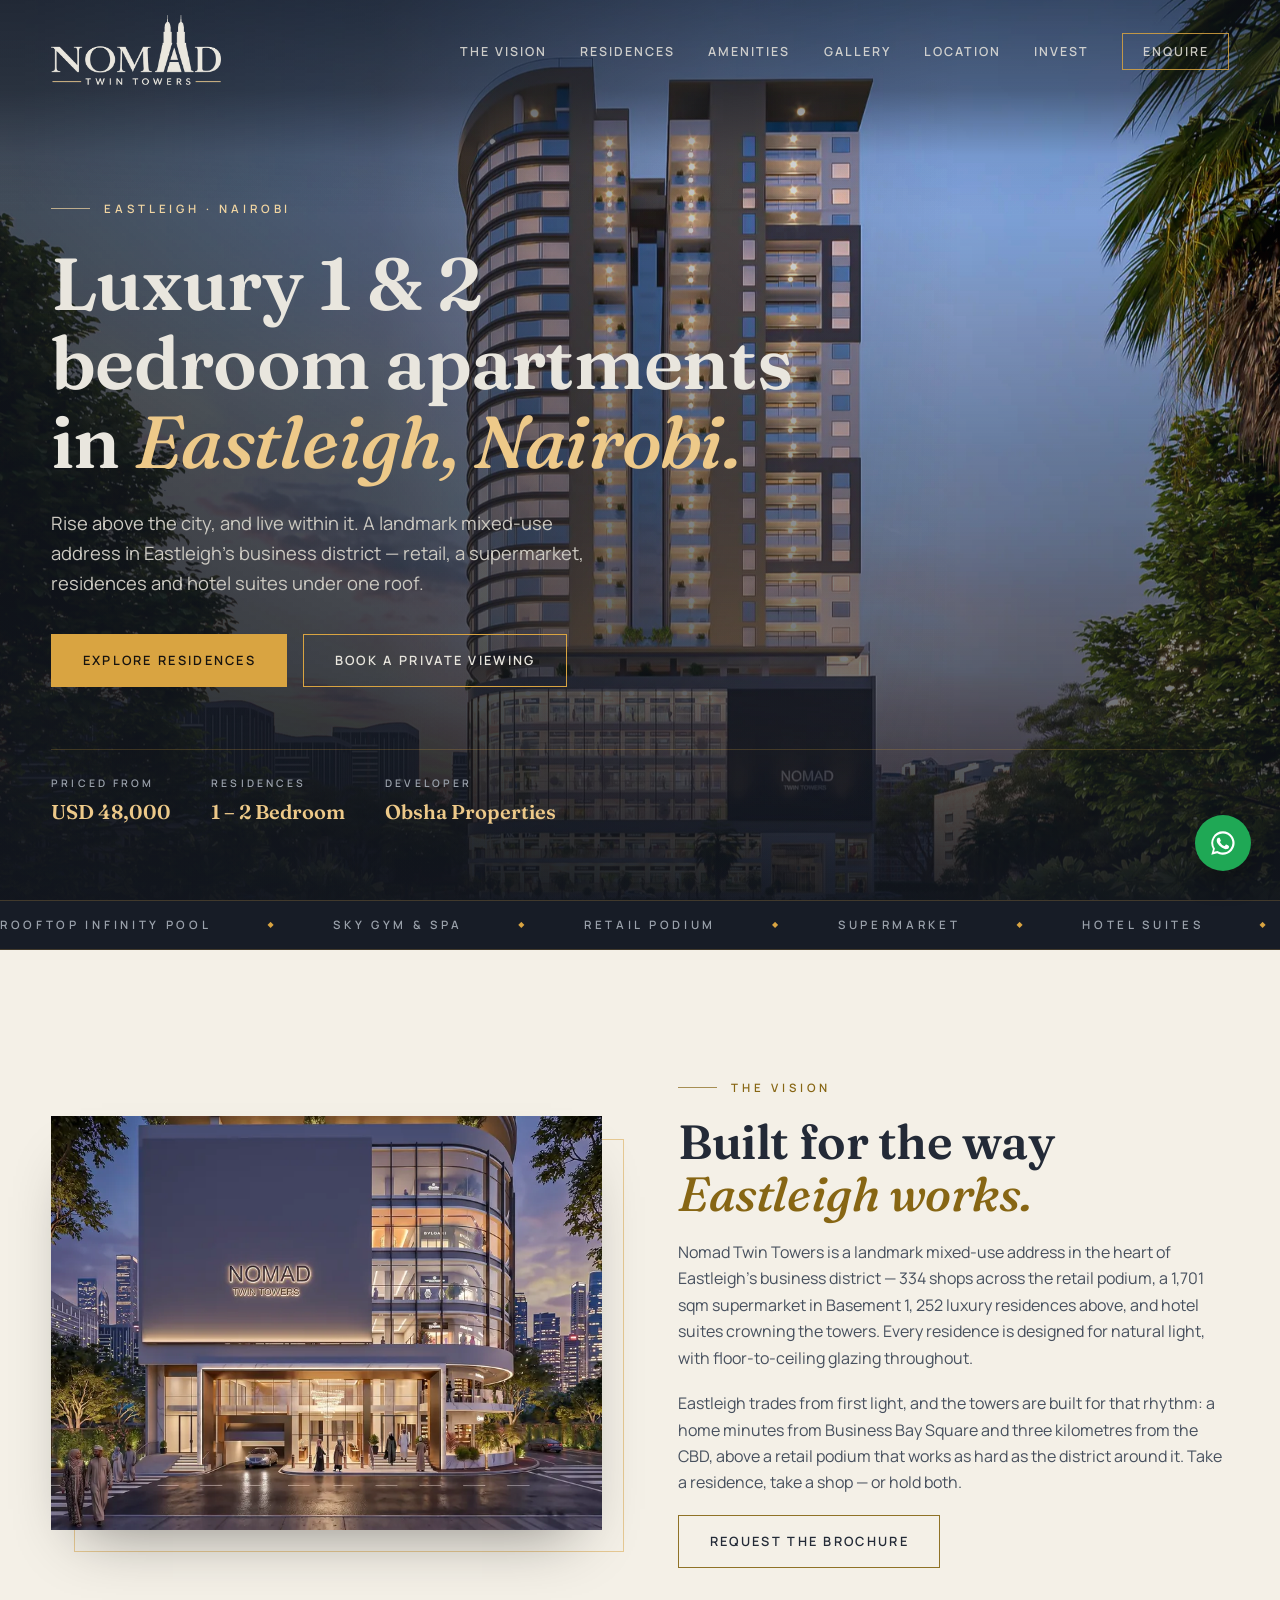
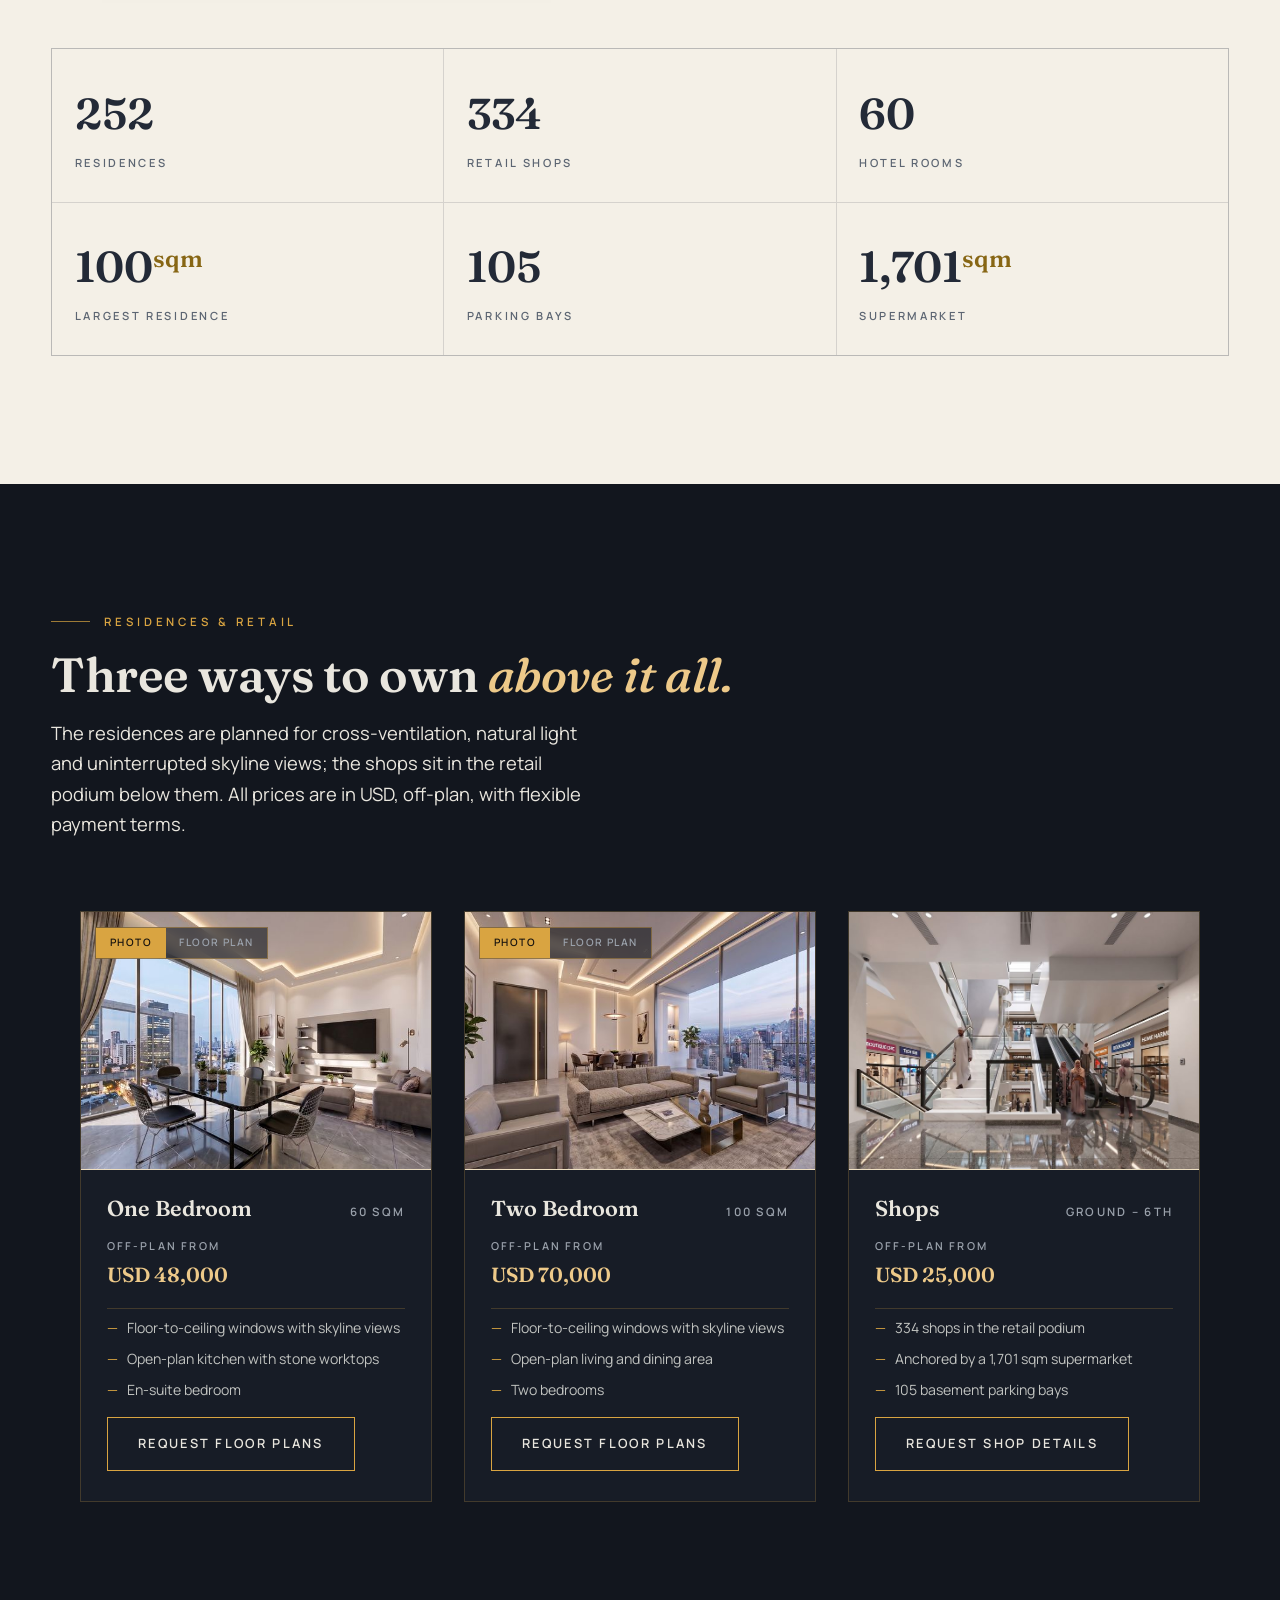
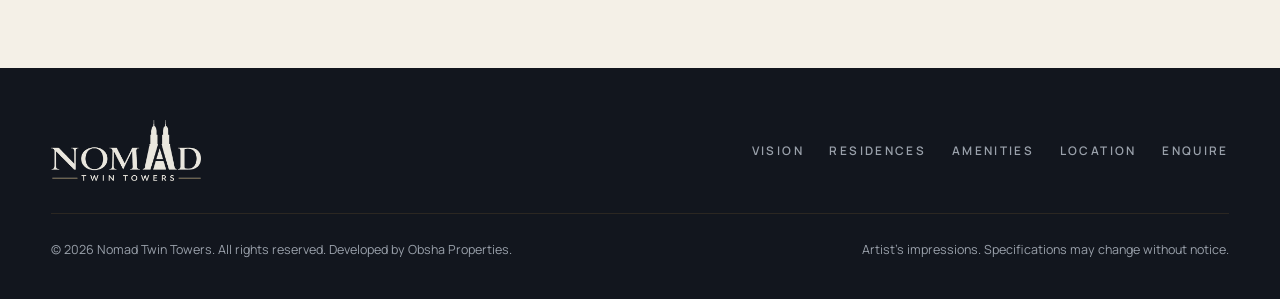
==== commit aaacd045: "Stop telling Google the shops are at street level A client SERP capture shows the site ranking #1 fo" ====
--- a/docs/index.html
+++ b/docs/index.html
@@ -12,7 +12,11 @@
        /favicon.ico is the path it falls back to. Rebuilt 2026-08-01 from the twin
        towers device in the client's official lockup, replacing the "NT" monogram
        (which the official logo does not use). Regenerate with logo-assets.mjs. -->
-  <link rel="icon" href="favicon.ico" sizes="32x32">
+  <!-- The .ico carries three PNG entries — 16, 32 and 48 — but only advertised
+       32x32, which is the one size Google's favicon guidance does not want (it
+       asks for a multiple of 48). Declaring what the file actually contains lets
+       a consumer pick the 48. Corrected 2026-08-05. -->
+  <link rel="icon" href="favicon.ico" sizes="16x16 32x32 48x48">
   <link rel="icon" type="image/png" sizes="48x48" href="assets/favicon-48.png">
   <link rel="icon" type="image/png" sizes="96x96" href="assets/favicon-96.png">
   <link rel="icon" type="image/png" sizes="192x192" href="assets/favicon-192.png">
@@ -278,7 +282,17 @@
           <div class="split-copy">
             <p class="eyebrow reveal">The Vision</p>
             <h2 class="reveal" data-delay="1">Built for the way <span class="serif-accent">Eastleigh works.</span></h2>
-            <p class="reveal" data-delay="2">Nomad Twin Towers is a landmark mixed-use address in the heart of Eastleigh's business district — 334 shops and a 1,701 sqm supermarket at street level, 252 luxury residences above, and hotel suites crowning the towers. Every residence is designed for natural light, with floor-to-ceiling glazing throughout.</p>
+            <!-- "at street level" was wrong on both counts and Google was
+                 repeating it back in the AI Overview as "334 ground-level shops"
+                 (SERP captured 2026-08-05, in reference/). Per the client's price
+                 list only 52 of the 334 sit on the ground floor — 16 road-front
+                 plus 36 indoor — and the supermarket is the Basement 1 anchor.
+                 The JSON-LD above has always had this right; the prose did not,
+                 and the prose is what got quoted. "Across the retail podium"
+                 rather than a floor count on purpose: the brief and the JSON-LD
+                 say Ground–6th, but the price list shows no shop count against
+                 the 6th, so a number here would overclaim. -->
+            <p class="reveal" data-delay="2">Nomad Twin Towers is a landmark mixed-use address in the heart of Eastleigh's business district — 334 shops across the retail podium, a 1,701 sqm supermarket in Basement 1, 252 luxury residences above, and hotel suites crowning the towers. Every residence is designed for natural light, with floor-to-ceiling glazing throughout.</p>
             <p class="reveal" data-delay="2">Eastleigh trades from first light, and the towers are built for that rhythm: a home minutes from Business Bay Square and three kilometres from the CBD, above a retail podium that works as hard as the district around it. Take a residence, take a shop — or hold both.</p>
             <!-- Dated filename on purpose: /assets/* is cached for a week, so a
                  brochure replaced in place keeps serving the old PDF from edges
@@ -323,7 +337,7 @@
                 <li>Open-plan kitchen with stone worktops</li>
                 <li>En-suite bedroom</li>
               </ul>
-              <a class="btn btn--ghost" href="#enquire">Request Floor Plans</a>
+              <a class="btn btn--ghost" href="#enquire" data-unit="a One Bedroom Residence">Request Floor Plans</a>
             </div>
           </article>
           <article class="res-card reveal" data-delay="1">
@@ -343,7 +357,7 @@
                 <li>Open-plan living and dining area</li>
                 <li>Two bedrooms</li>
               </ul>
-              <a class="btn btn--ghost" href="#enquire">Request Floor Plans</a>
+              <a class="btn btn--ghost" href="#enquire" data-unit="a Two Bedroom Residence">Request Floor Plans</a>
             </div>
           </article>
           <!-- Shops card added 2026-07-30 on the client's mark-up. No floor plan
@@ -361,7 +375,7 @@
                 <li>Anchored by a 1,701 sqm supermarket</li>
                 <li>105 basement parking bays</li>
               </ul>
-              <a class="btn btn--ghost" href="#enquire">Request Shop Details</a>
+              <a class="btn btn--ghost" href="#enquire" data-unit="a Retail Shop">Request Shop Details</a>
             </div>
           </article>
         </div>
@@ -799,10 +813,19 @@
             </div>
             <div class="field">
               <label for="f-unit">Interested In</label>
+              <!-- The value carries the sentence-ready phrase (article included)
+                   because it is dropped straight into the WhatsApp/email body by
+                   buildMessage() in main.js — this form posts to no endpoint, so
+                   the value IS the message. Display text stays title-case.
+                   Retail Shop and Hotel Suite added 2026-08-03: both are priced
+                   on the client's official list, and until now 334 shops and 60
+                   hotel rooms had no way to be named in an enquiry at all. -->
               <select id="f-unit" name="unit">
-                <option>One Bedroom Residence</option>
-                <option>Two Bedroom Residence</option>
-                <option>Investment Portfolio</option>
+                <option value="a One Bedroom Residence">One Bedroom Residence</option>
+                <option value="a Two Bedroom Residence">Two Bedroom Residence</option>
+                <option value="a Retail Shop">Retail Shop</option>
+                <option value="a Hotel Suite">Hotel Suite</option>
+                <option value="the Investment Portfolio">Investment Portfolio</option>
               </select>
             </div>
           </div>
